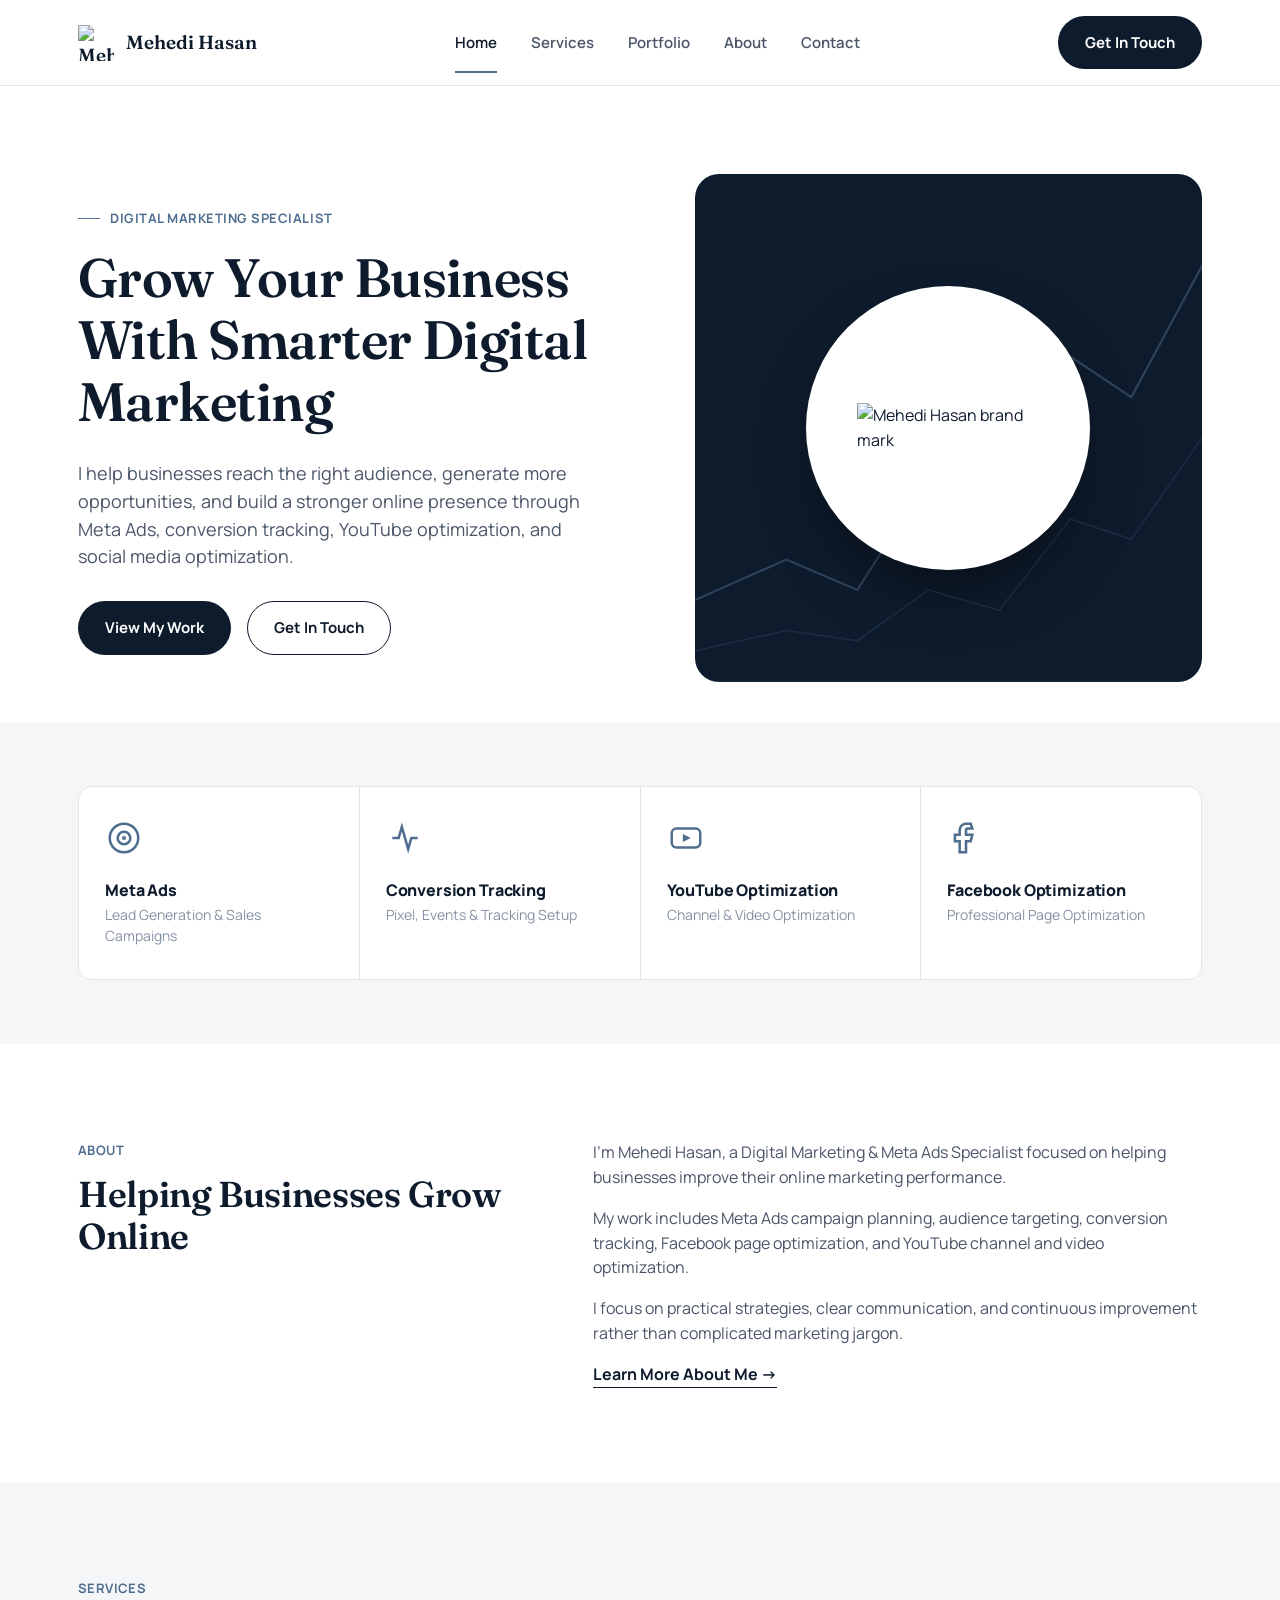
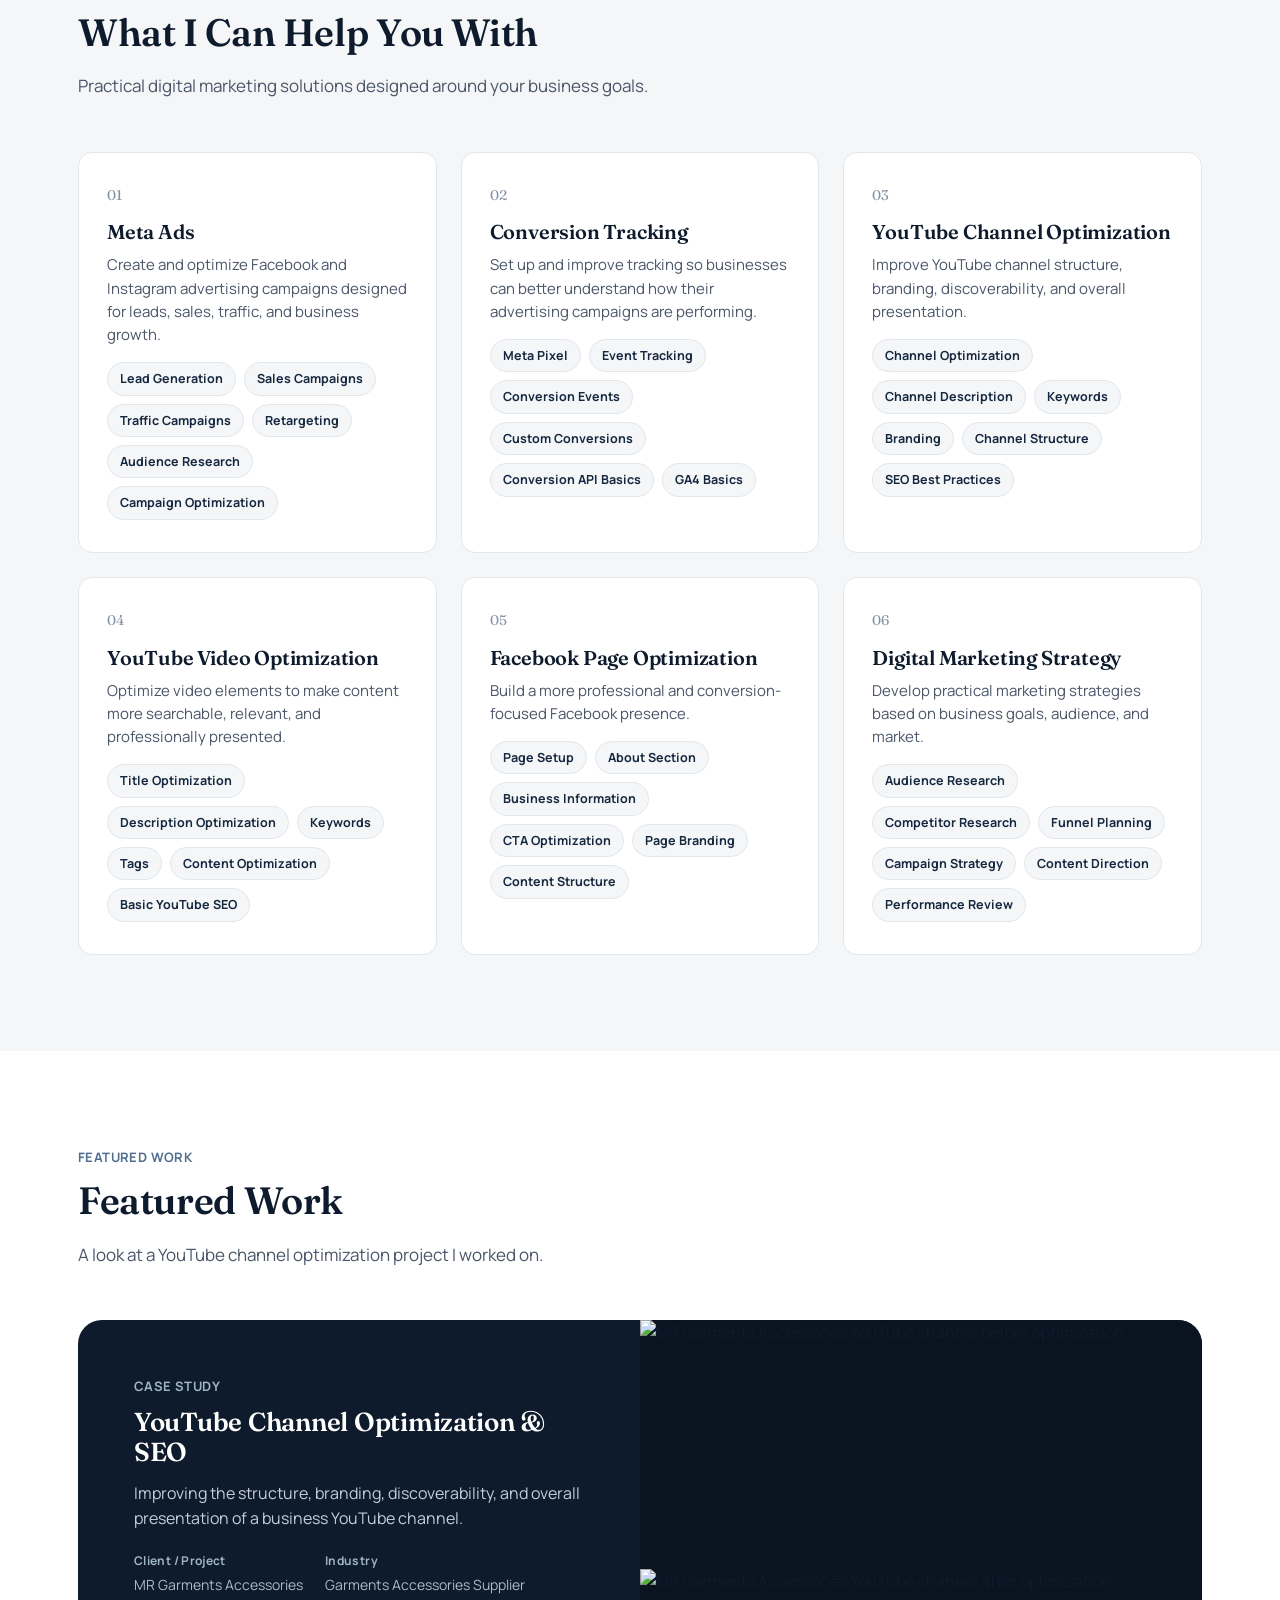
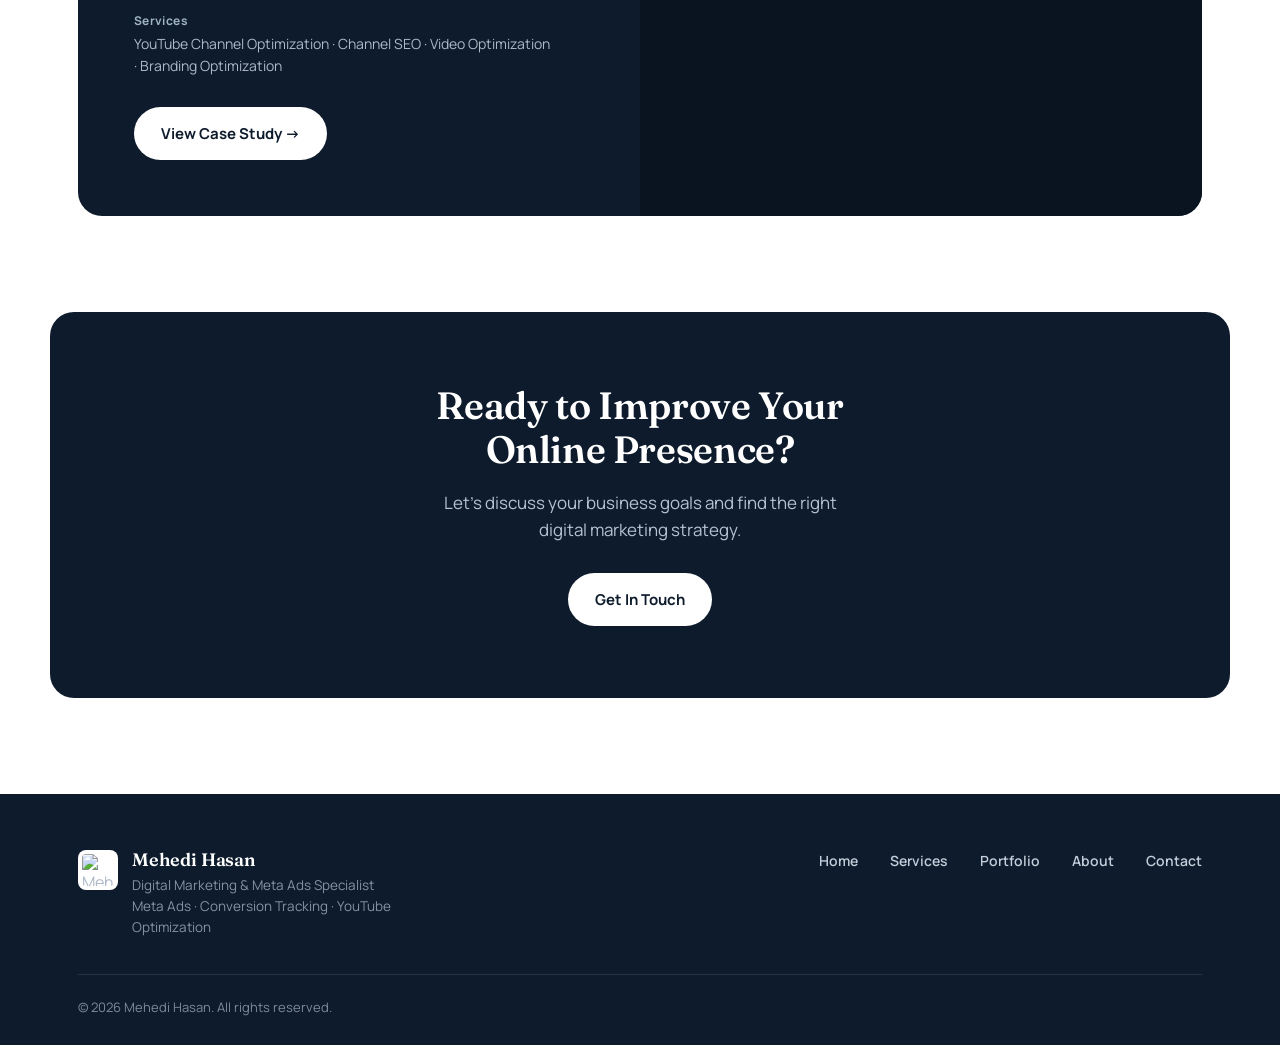
==== index.html @ 4267dc5b "Add files via upload" ====
<!DOCTYPE html>
<html lang="en">
<head>
<meta charset="UTF-8">
<meta name="viewport" content="width=device-width, initial-scale=1.0">
<title>Mehedi Hasan — Digital Marketing & Meta Ads Specialist</title>
<meta name="description" content="Mehedi Hasan is a Digital Marketing & Meta Ads Specialist helping businesses grow with Meta Ads, conversion tracking, YouTube optimization, and Facebook optimization.">
<link rel="icon" href="images/logo.png">
<link rel="stylesheet" href="styles.css">
</head>
<body>

<nav class="nav">
  <div class="nav-inner">
    <a href="index.html" class="brand"><img src="images/logo.png" alt="Mehedi Hasan logo">Mehedi Hasan</a>
    <button class="nav-toggle" aria-label="Toggle menu" onclick="document.querySelector('.nav-links').classList.toggle('open')">
      <span></span><span></span><span></span>
    </button>
    <div class="nav-links">
      <a href="index.html" class="active">Home</a>
      <a href="services.html">Services</a>
      <a href="portfolio.html">Portfolio</a>
      <a href="about.html">About</a>
      <a href="contact.html">Contact</a>
    </div>
    <div class="nav-cta">
      <a href="contact.html" class="btn btn-primary">Get In Touch</a>
    </div>
  </div>
</nav>

<!-- HERO -->
<header class="hero">
  <div class="container hero-grid">
    <div>
      <span class="eyebrow">DIGITAL MARKETING SPECIALIST</span>
      <h1>Grow Your Business With Smarter Digital Marketing</h1>
      <p class="lede">I help businesses reach the right audience, generate more opportunities, and build a stronger online presence through Meta Ads, conversion tracking, YouTube optimization, and social media optimization.</p>
      <div class="hero-actions">
        <a href="portfolio.html" class="btn btn-primary">View My Work</a>
        <a href="contact.html" class="btn btn-outline">Get In Touch</a>
      </div>
    </div>
    <div class="hero-visual">
      <svg class="grid-lines" viewBox="0 0 500 500" preserveAspectRatio="none">
        <polyline points="0,420 90,380 160,410 230,300 300,340 370,180 430,220 500,90" fill="none" stroke="#4F6E8F" stroke-width="2"/>
        <polyline points="0,470 90,450 160,460 230,410 300,430 370,340 430,360 500,260" fill="none" stroke="#28405B" stroke-width="1.5"/>
        <line x1="0" y1="500" x2="500" y2="500" stroke="#22384f" stroke-width="1"/>
      </svg>
      <div class="logo-plate"><img src="images/logo.png" alt="Mehedi Hasan brand mark"></div>
    </div>
  </div>
</header>

<!-- SERVICE STRIP -->
<section class="strip section-tight">
  <div class="container">
    <div class="strip-grid">
      <div class="strip-item">
        <svg class="strip-icon" viewBox="0 0 24 24" fill="none" stroke="currentColor" stroke-width="1.6"><circle cx="12" cy="12" r="9"/><circle cx="12" cy="12" r="4"/><circle cx="12" cy="12" r="0.5" fill="currentColor"/></svg>
        <h4>Meta Ads</h4>
        <p>Lead Generation & Sales Campaigns</p>
      </div>
      <div class="strip-item">
        <svg class="strip-icon" viewBox="0 0 24 24" fill="none" stroke="currentColor" stroke-width="1.6"><path d="M4 12h4l2-7 4 14 2-7h4"/></svg>
        <h4>Conversion Tracking</h4>
        <p>Pixel, Events & Tracking Setup</p>
      </div>
      <div class="strip-item">
        <svg class="strip-icon" viewBox="0 0 24 24" fill="none" stroke="currentColor" stroke-width="1.6"><rect x="3" y="6" width="18" height="12" rx="3"/><path d="M10 9.5l5 2.5-5 2.5z" fill="currentColor" stroke="none"/></svg>
        <h4>YouTube Optimization</h4>
        <p>Channel & Video Optimization</p>
      </div>
      <div class="strip-item">
        <svg class="strip-icon" viewBox="0 0 24 24" fill="none" stroke="currentColor" stroke-width="1.6"><path d="M15 3h-3a4 4 0 0 0-4 4v3H5v4h3v7h4v-7h3l1-4h-4V7a1 1 0 0 1 1-1h3z"/></svg>
        <h4>Facebook Optimization</h4>
        <p>Professional Page Optimization</p>
      </div>
    </div>
  </div>
</section>

<!-- ABOUT INTRO -->
<section>
  <div class="container split">
    <div>
      <span class="tag">ABOUT</span>
      <h2>Helping Businesses Grow Online</h2>
    </div>
    <div>
      <p>I'm Mehedi Hasan, a Digital Marketing & Meta Ads Specialist focused on helping businesses improve their online marketing performance.</p>
      <p>My work includes Meta Ads campaign planning, audience targeting, conversion tracking, Facebook page optimization, and YouTube channel and video optimization.</p>
      <p>I focus on practical strategies, clear communication, and continuous improvement rather than complicated marketing jargon.</p>
      <a href="about.html" class="link-arrow">Learn More About Me →</a>
    </div>
  </div>
</section>

<!-- SERVICES PREVIEW -->
<section class="strip">
  <div class="container">
    <div class="section-head">
      <span class="tag">SERVICES</span>
      <h2>What I Can Help You With</h2>
      <p>Practical digital marketing solutions designed around your business goals.</p>
    </div>
    <div class="card-grid">

      <div class="service-card">
        <span class="num">01</span>
        <h3>Meta Ads</h3>
        <p>Create and optimize Facebook and Instagram advertising campaigns designed for leads, sales, traffic, and business growth.</p>
        <div class="chip-row">
          <span class="chip">Lead Generation</span><span class="chip">Sales Campaigns</span><span class="chip">Traffic Campaigns</span><span class="chip">Retargeting</span><span class="chip">Audience Research</span><span class="chip">Campaign Optimization</span>
        </div>
      </div>

      <div class="service-card">
        <span class="num">02</span>
        <h3>Conversion Tracking</h3>
        <p>Set up and improve tracking so businesses can better understand how their advertising campaigns are performing.</p>
        <div class="chip-row">
          <span class="chip">Meta Pixel</span><span class="chip">Event Tracking</span><span class="chip">Conversion Events</span><span class="chip">Custom Conversions</span><span class="chip">Conversion API Basics</span><span class="chip">GA4 Basics</span>
        </div>
      </div>

      <div class="service-card">
        <span class="num">03</span>
        <h3>YouTube Channel Optimization</h3>
        <p>Improve YouTube channel structure, branding, discoverability, and overall presentation.</p>
        <div class="chip-row">
          <span class="chip">Channel Optimization</span><span class="chip">Channel Description</span><span class="chip">Keywords</span><span class="chip">Branding</span><span class="chip">Channel Structure</span><span class="chip">SEO Best Practices</span>
        </div>
      </div>

      <div class="service-card">
        <span class="num">04</span>
        <h3>YouTube Video Optimization</h3>
        <p>Optimize video elements to make content more searchable, relevant, and professionally presented.</p>
        <div class="chip-row">
          <span class="chip">Title Optimization</span><span class="chip">Description Optimization</span><span class="chip">Keywords</span><span class="chip">Tags</span><span class="chip">Content Optimization</span><span class="chip">Basic YouTube SEO</span>
        </div>
      </div>

      <div class="service-card">
        <span class="num">05</span>
        <h3>Facebook Page Optimization</h3>
        <p>Build a more professional and conversion-focused Facebook presence.</p>
        <div class="chip-row">
          <span class="chip">Page Setup</span><span class="chip">About Section</span><span class="chip">Business Information</span><span class="chip">CTA Optimization</span><span class="chip">Page Branding</span><span class="chip">Content Structure</span>
        </div>
      </div>

      <div class="service-card">
        <span class="num">06</span>
        <h3>Digital Marketing Strategy</h3>
        <p>Develop practical marketing strategies based on business goals, audience, and market.</p>
        <div class="chip-row">
          <span class="chip">Audience Research</span><span class="chip">Competitor Research</span><span class="chip">Funnel Planning</span><span class="chip">Campaign Strategy</span><span class="chip">Content Direction</span><span class="chip">Performance Review</span>
        </div>
      </div>

    </div>
  </div>
</section>

<!-- FEATURED PORTFOLIO -->
<section>
  <div class="container">
    <div class="section-head">
      <span class="tag">FEATURED WORK</span>
      <h2>Featured Work</h2>
      <p>A look at a YouTube channel optimization project I worked on.</p>
    </div>

    <div class="feature-card">
      <div class="feature-copy">
        <span class="tag" style="display:block;font-size:13px;font-weight:700;letter-spacing:.03em;margin-bottom:12px;">CASE STUDY</span>
        <h3 style="color:#fff;font-size:26px;">YouTube Channel Optimization & SEO</h3>
        <p>Improving the structure, branding, discoverability, and overall presentation of a business YouTube channel.</p>
        <div class="feature-meta">
          <div><strong>Client / Project</strong>MR Garments Accessories</div>
          <div><strong>Industry</strong>Garments Accessories Supplier</div>
        </div>
        <div class="feature-meta" style="margin-top:-14px;">
          <div style="max-width:420px;"><strong>Services</strong>YouTube Channel Optimization · Channel SEO · Video Optimization · Branding Optimization</div>
        </div>
        <a href="case-study.html" class="btn btn-light">View Case Study →</a>
      </div>
      <div class="feature-media">
        <div class="compare-mini">
          <img src="images/before.png" alt="MR Garments Accessories YouTube channel before optimization">
          <img src="images/after.png" alt="MR Garments Accessories YouTube channel after optimization">
        </div>
        <span class="cap before">BEFORE</span>
        <span class="cap after">AFTER</span>
      </div>
    </div>
  </div>
</section>

<!-- GLOBAL CTA -->
<div class="container cta-wrap">
  <div class="cta-band">
    <h2>Ready to Improve Your Online Presence?</h2>
    <p>Let's discuss your business goals and find the right digital marketing strategy.</p>
    <a href="contact.html" class="btn btn-light">Get In Touch</a>
  </div>
</div>

<footer>
  <div class="container">
    <div class="footer-top">
      <div class="footer-brand">
        <img src="images/logo.png" alt="Mehedi Hasan logo">
        <div>
          <h4>Mehedi Hasan</h4>
          <p>Digital Marketing & Meta Ads Specialist<br>Meta Ads · Conversion Tracking · YouTube Optimization</p>
        </div>
      </div>
      <div class="footer-nav">
        <a href="index.html">Home</a>
        <a href="services.html">Services</a>
        <a href="portfolio.html">Portfolio</a>
        <a href="about.html">About</a>
        <a href="contact.html">Contact</a>
      </div>
    </div>
    <div class="footer-bottom">
      <span>© 2026 Mehedi Hasan. All rights reserved.</span>
    </div>
  </div>
</footer>

</body>
</html>
---- styles.css ----
/* =========================================================
   Mehedi Hasan — Digital Marketing & Meta Ads Specialist
   Design system: navy / steel / paper, Fraunces + Manrope
========================================================= */

@import url('https://fonts.googleapis.com/css2?family=Fraunces:opsz,wght@9..144,400;9..144,500;9..144,600;9..144,700&family=Manrope:wght@400;500;600;700;800&display=swap');

:root{
  --ink:#0E1B2C;        /* deep navy — headings, dark panels */
  --navy:#16283F;        /* secondary navy */
  --steel:#4F6E8F;       /* metallic steel-blue accent */
  --steel-light:#9FB4C7; /* light steel for lines/hover */
  --gold:#B8A26B;        /* subtle metallic gold hairline */
  --paper:#FFFFFF;
  --mist:#F4F6F8;        /* light gray secondary bg */
  --line:#E2E7EC;
  --ink-soft:#4A5568;    /* body text on white */
  --ink-faint:#8592A3;

  --serif: 'Fraunces', Georgia, serif;
  --sans: 'Manrope', -apple-system, BlinkMacSystemFont, 'Segoe UI', sans-serif;

  --max: 1180px;
  --radius: 14px;
  --radius-sm: 8px;
}

*{box-sizing:border-box;}
html{scroll-behavior:smooth;}
body{
  margin:0;
  font-family:var(--sans);
  color:var(--ink);
  background:var(--paper);
  -webkit-font-smoothing:antialiased;
  line-height:1.55;
}
img{max-width:100%;display:block;}
a{color:inherit;text-decoration:none;}
h1,h2,h3,h4{
  font-family:var(--serif);
  font-weight:600;
  line-height:1.15;
  margin:0 0 .5em;
  letter-spacing:-0.01em;
}
p{margin:0 0 1em;color:var(--ink-soft);}
.container{max-width:var(--max);margin:0 auto;padding:0 28px;}
section{padding:96px 0;}
.section-tight{padding:64px 0;}
@media(max-width:720px){
  section{padding:64px 0;}
}

/* ---------- buttons ---------- */
.btn{
  display:inline-flex;align-items:center;gap:8px;
  padding:14px 26px;
  border-radius:100px;
  font-family:var(--sans);
  font-weight:700;
  font-size:15px;
  border:1.5px solid transparent;
  cursor:pointer;
  transition:transform .18s ease, background .18s ease, color .18s ease, border-color .18s ease;
}
.btn:hover{transform:translateY(-2px);}
.btn-primary{background:var(--ink);color:var(--paper);}
.btn-primary:hover{background:var(--navy);}
.btn-outline{background:transparent;color:var(--ink);border-color:var(--ink);}
.btn-outline:hover{background:var(--ink);color:var(--paper);}
.btn-light{background:var(--paper);color:var(--ink);}
.btn-light:hover{background:var(--mist);}
.btn-ghost{background:transparent;color:var(--paper);border-color:rgba(255,255,255,.4);}
.btn-ghost:hover{border-color:#fff;background:rgba(255,255,255,.08);}

/* ---------- nav ---------- */
.nav{
  position:sticky;top:0;z-index:50;
  background:rgba(255,255,255,.86);
  backdrop-filter:blur(10px);
  border-bottom:1px solid var(--line);
}
.nav-inner{
  max-width:var(--max);margin:0 auto;padding:16px 28px;
  display:flex;align-items:center;justify-content:space-between;gap:24px;
}
.brand{display:flex;align-items:center;gap:12px;font-family:var(--serif);font-weight:600;font-size:19px;color:var(--ink);}
.brand img{width:36px;height:36px;object-fit:contain;}
.nav-links{display:flex;align-items:center;gap:34px;}
.nav-links a{font-size:15px;font-weight:600;color:var(--ink-soft);transition:color .15s ease;position:relative;}
.nav-links a:hover,.nav-links a.active{color:var(--ink);}
.nav-links a.active::after{
  content:'';position:absolute;left:0;right:0;bottom:-19px;height:2px;background:var(--steel);
}
.nav-cta{display:flex;align-items:center;gap:16px;}
.nav-toggle{display:none;background:none;border:none;cursor:pointer;}
.nav-toggle span{display:block;width:24px;height:2px;background:var(--ink);margin:5px 0;}

@media(max-width:900px){
  .nav-links{
    position:fixed;top:69px;left:0;right:0;bottom:0;
    background:var(--paper);
    flex-direction:column;align-items:flex-start;gap:0;
    padding:12px 28px 28px;
    transform:translateY(-8px);
    opacity:0;pointer-events:none;
    transition:opacity .2s ease, transform .2s ease;
  }
  .nav-links.open{opacity:1;pointer-events:auto;transform:translateY(0);}
  .nav-links a{width:100%;padding:14px 0;border-bottom:1px solid var(--line);}
  .nav-links a.active::after{display:none;}
  .nav-links a.active{color:var(--steel);}
  .nav-toggle{display:block;}
  .nav-cta .btn-primary{padding:10px 18px;font-size:14px;}
}

/* ---------- hero ---------- */
.hero{padding:88px 0 40px;}
.hero-grid{display:grid;grid-template-columns:1.05fr .95fr;gap:56px;align-items:center;}
.eyebrow{
  display:inline-flex;align-items:center;gap:10px;
  font-size:13px;font-weight:700;letter-spacing:.04em;color:var(--steel);
  margin-bottom:18px;
}
.eyebrow::before{content:'';width:22px;height:1.5px;background:var(--steel);display:inline-block;}
.hero h1{font-size:clamp(34px,4.6vw,54px);color:var(--ink);max-width:15ch;}
.hero .lede{font-size:18px;max-width:46ch;color:var(--ink-soft);}
.hero-actions{display:flex;gap:16px;margin-top:30px;flex-wrap:wrap;}

.hero-visual{
  position:relative;background:var(--ink);border-radius:24px;
  aspect-ratio:1/1;display:flex;align-items:center;justify-content:center;
  overflow:hidden;
}
.hero-visual svg.grid-lines{position:absolute;inset:0;width:100%;height:100%;opacity:.5;}
.hero-visual .logo-plate{
  position:relative;z-index:2;background:var(--paper);
  width:56%;aspect-ratio:1/1;border-radius:50%;
  display:flex;align-items:center;justify-content:center;
  box-shadow:0 30px 60px -20px rgba(0,0,0,.55);
}
.hero-visual .logo-plate img{width:64%;}
@media(max-width:900px){
  .hero-grid{grid-template-columns:1fr;}
  .hero-visual{aspect-ratio:4/3;max-width:420px;margin:0 auto;}
}

/* ---------- service strip ---------- */
.strip{background:var(--mist);}
.strip-grid{display:grid;grid-template-columns:repeat(4,1fr);gap:1px;background:var(--line);border:1px solid var(--line);border-radius:var(--radius);overflow:hidden;}
.strip-item{background:var(--paper);padding:32px 26px;}
.strip-icon{width:38px;height:38px;margin-bottom:18px;color:var(--steel);}
.strip-item h4{font-family:var(--sans);font-size:16px;font-weight:800;margin-bottom:4px;color:var(--ink);}
.strip-item p{font-size:14px;margin:0;color:var(--ink-faint);}
@media(max-width:900px){.strip-grid{grid-template-columns:1fr 1fr;}}
@media(max-width:560px){.strip-grid{grid-template-columns:1fr;}}

/* ---------- two column intro ---------- */
.split{display:grid;grid-template-columns:.85fr 1.15fr;gap:64px;align-items:start;}
.split .tag{font-size:13px;font-weight:700;color:var(--steel);letter-spacing:.03em;margin-bottom:14px;display:block;}
.split h2{font-size:clamp(26px,3vw,36px);color:var(--ink);}
@media(max-width:820px){.split{grid-template-columns:1fr;gap:28px;}}

/* ---------- section heading ---------- */
.section-head{max-width:640px;margin:0 0 52px;}
.section-head .tag{font-size:13px;font-weight:700;color:var(--steel);letter-spacing:.03em;display:block;margin-bottom:12px;}
.section-head h2{font-size:clamp(26px,3.2vw,38px);color:var(--ink);}
.section-head p{font-size:17px;}
.section-head.center{margin-left:auto;margin-right:auto;text-align:center;}

/* ---------- cards ---------- */
.card-grid{display:grid;grid-template-columns:repeat(3,1fr);gap:24px;}
@media(max-width:980px){.card-grid{grid-template-columns:1fr 1fr;}}
@media(max-width:640px){.card-grid{grid-template-columns:1fr;}}

.service-card{
  background:var(--paper);border:1px solid var(--line);border-radius:var(--radius);
  padding:32px 28px;transition:border-color .2s ease, box-shadow .2s ease, transform .2s ease;
}
.service-card:hover{border-color:var(--steel-light);box-shadow:0 18px 40px -24px rgba(14,27,44,.35);transform:translateY(-3px);}
.service-card .num{font-family:var(--serif);font-size:14px;color:var(--ink-faint);margin-bottom:14px;display:block;}
.service-card h3{font-size:20px;color:var(--ink);}
.service-card p{font-size:15px;}
.chip-row{display:flex;flex-wrap:wrap;gap:8px;margin-top:16px;}
.chip{
  font-size:12.5px;font-weight:700;padding:6px 12px;border-radius:100px;
  background:var(--mist);color:var(--navy);border:1px solid var(--line);
}

/* ---------- featured project ---------- */
.feature-card{
  background:var(--ink);border-radius:24px;overflow:hidden;
  display:grid;grid-template-columns:1fr 1fr;
}
.feature-copy{padding:56px;color:var(--paper);}
.feature-copy p{color:#C4CEDA;}
.feature-copy .tag{color:var(--steel-light);}
.feature-meta{display:flex;flex-wrap:wrap;gap:10px 22px;margin:22px 0 30px;font-size:14px;color:#AEB9C7;}
.feature-meta strong{color:#fff;font-weight:700;display:block;font-size:12px;letter-spacing:.03em;color:var(--steel-light);margin-bottom:3px;}
.feature-media{position:relative;background:#0A1420;}
.compare-mini{height:100%;display:grid;grid-template-rows:1fr 1fr;gap:2px;}
.compare-mini img{width:100%;height:100%;object-fit:cover;}
.compare-mini .cap{
  position:absolute;font-size:11px;font-weight:700;letter-spacing:.04em;
  padding:5px 10px;border-radius:6px;background:rgba(14,27,44,.85);color:#fff;
}
.compare-mini .cap.before{top:14px;left:14px;}
.compare-mini .cap.after{bottom:14px;left:14px;}
@media(max-width:900px){
  .feature-card{grid-template-columns:1fr;}
  .feature-copy{padding:40px 28px;}
  .feature-media{min-height:280px;}
}

/* ---------- process steps ---------- */
.process{display:grid;grid-template-columns:repeat(4,1fr);gap:28px;}
.process.steps-5{grid-template-columns:repeat(5,1fr);}
.process-step{border-top:2px solid var(--ink);padding-top:20px;}
.process-step .num{font-family:var(--serif);font-size:22px;color:var(--steel);display:block;margin-bottom:10px;}
.process-step h4{font-family:var(--sans);font-size:16px;font-weight:800;color:var(--ink);margin-bottom:6px;}
.process-step p{font-size:14.5px;margin:0;}
@media(max-width:980px){.process{grid-template-columns:1fr 1fr;} .process.steps-5{grid-template-columns:1fr 1fr;}}
@media(max-width:560px){.process{grid-template-columns:1fr;} .process.steps-5{grid-template-columns:1fr;}}

/* ---------- why cards ---------- */
.why-grid{display:grid;grid-template-columns:repeat(4,1fr);gap:24px;}
.why-card{background:var(--mist);border-radius:var(--radius);padding:28px 24px;}
.why-card h4{font-size:17px;color:var(--ink);margin-bottom:6px;font-family:var(--sans);font-weight:800;}
.why-card p{font-size:14.5px;margin:0;}
@media(max-width:980px){.why-grid{grid-template-columns:1fr 1fr;}}
@media(max-width:560px){.why-grid{grid-template-columns:1fr;}}

/* ---------- CTA band ---------- */
.cta-band{background:var(--ink);color:var(--paper);text-align:center;border-radius:24px;padding:72px 40px;}
.cta-band h2{color:#fff;font-size:clamp(26px,3.4vw,38px);max-width:20ch;margin-left:auto;margin-right:auto;}
.cta-band p{color:#B7C2D0;max-width:44ch;margin:0 auto 30px;font-size:17px;}
.cta-wrap{padding:0 0 96px;}
@media(max-width:720px){.cta-band{padding:52px 24px;border-radius:18px;}}

/* ---------- footer ---------- */
footer{background:var(--ink);color:#AEB9C7;padding:56px 0 28px;}
.footer-top{display:flex;justify-content:space-between;gap:40px;flex-wrap:wrap;padding-bottom:36px;border-bottom:1px solid rgba(255,255,255,.1);}
.footer-brand{display:flex;gap:14px;align-items:flex-start;max-width:340px;}
.footer-brand img{width:40px;height:40px;object-fit:contain;background:#fff;border-radius:8px;padding:4px;}
.footer-brand h4{color:#fff;font-family:var(--serif);font-size:18px;margin:0 0 4px;}
.footer-brand p{margin:0;font-size:13.5px;color:#8592A3;}
.footer-nav{display:flex;gap:32px;flex-wrap:wrap;}
.footer-nav a{font-size:14px;font-weight:600;color:#C4CEDA;}
.footer-nav a:hover{color:#fff;}
.footer-bottom{padding-top:22px;font-size:13px;color:#7C8A9B;display:flex;justify-content:space-between;flex-wrap:wrap;gap:10px;}
@media(max-width:560px){.footer-top{flex-direction:column;}}

/* ---------- page hero (inner pages) ---------- */
.page-hero{padding:64px 0 20px;}
.page-hero .tag{font-size:13px;font-weight:700;color:var(--steel);letter-spacing:.03em;display:block;margin-bottom:14px;}
.page-hero h1{font-size:clamp(32px,4.4vw,48px);max-width:18ch;color:var(--ink);}
.page-hero p{font-size:17.5px;max-width:52ch;}

/* ---------- skills ---------- */
.skill-groups{display:grid;grid-template-columns:repeat(2,1fr);gap:36px 48px;}
.skill-group h4{font-size:15px;font-family:var(--sans);font-weight:800;color:var(--ink);margin-bottom:14px;padding-bottom:12px;border-bottom:1px solid var(--line);}
.skill-tags{display:flex;flex-wrap:wrap;gap:9px;}
@media(max-width:700px){.skill-groups{grid-template-columns:1fr;}}

/* ---------- contact ---------- */
.contact-grid{display:grid;grid-template-columns:.9fr 1.1fr;gap:56px;}
.contact-info{display:flex;flex-direction:column;gap:22px;}
.contact-item{padding:20px 22px;background:var(--mist);border-radius:var(--radius-sm);}
.contact-item .label{font-size:12.5px;font-weight:700;letter-spacing:.03em;color:var(--steel);display:block;margin-bottom:4px;}
.contact-item .value{font-size:16px;font-weight:700;color:var(--ink);}
.form-grid{display:grid;grid-template-columns:1fr 1fr;gap:18px;}
.form-grid .full{grid-column:1/-1;}
.field label{display:block;font-size:13.5px;font-weight:700;color:var(--ink);margin-bottom:8px;}
.field input,.field select,.field textarea{
  width:100%;padding:13px 15px;border:1.5px solid var(--line);border-radius:10px;
  font-family:var(--sans);font-size:15px;color:var(--ink);background:var(--paper);
  transition:border-color .15s ease;
}
.field input:focus,.field select:focus,.field textarea:focus{outline:none;border-color:var(--steel);}
.field textarea{resize:vertical;min-height:120px;}
@media(max-width:820px){.contact-grid{grid-template-columns:1fr;} .form-grid{grid-template-columns:1fr;}}

/* ---------- portfolio / case study ---------- */
.cs-obj-grid{display:grid;grid-template-columns:1fr 1fr;gap:56px;align-items:center;}
.cs-facts{display:grid;gap:18px;}
.cs-fact{border-left:2px solid var(--steel);padding-left:16px;}
.cs-fact .label{font-size:12.5px;font-weight:700;color:var(--ink-faint);letter-spacing:.03em;display:block;}
.cs-fact .value{font-size:16px;font-weight:700;color:var(--ink);}
@media(max-width:820px){.cs-obj-grid{grid-template-columns:1fr;gap:28px;}}

.evidence{background:var(--mist);border-radius:20px;padding:28px;}
.evidence img{border-radius:12px;border:1px solid var(--line);}
.evidence .caption{font-size:14px;color:var(--ink-faint);margin:16px 2px 0;}
.evidence-row{display:grid;grid-template-columns:1fr;gap:20px;}

.honest-note{
  border:1.5px dashed var(--steel-light);border-radius:14px;padding:22px 26px;
  font-size:15px;color:var(--ink-soft);background:var(--mist);
}
.honest-note strong{color:var(--ink);}

.link-arrow{font-weight:700;color:var(--ink);border-bottom:1.5px solid var(--ink);padding-bottom:2px;}
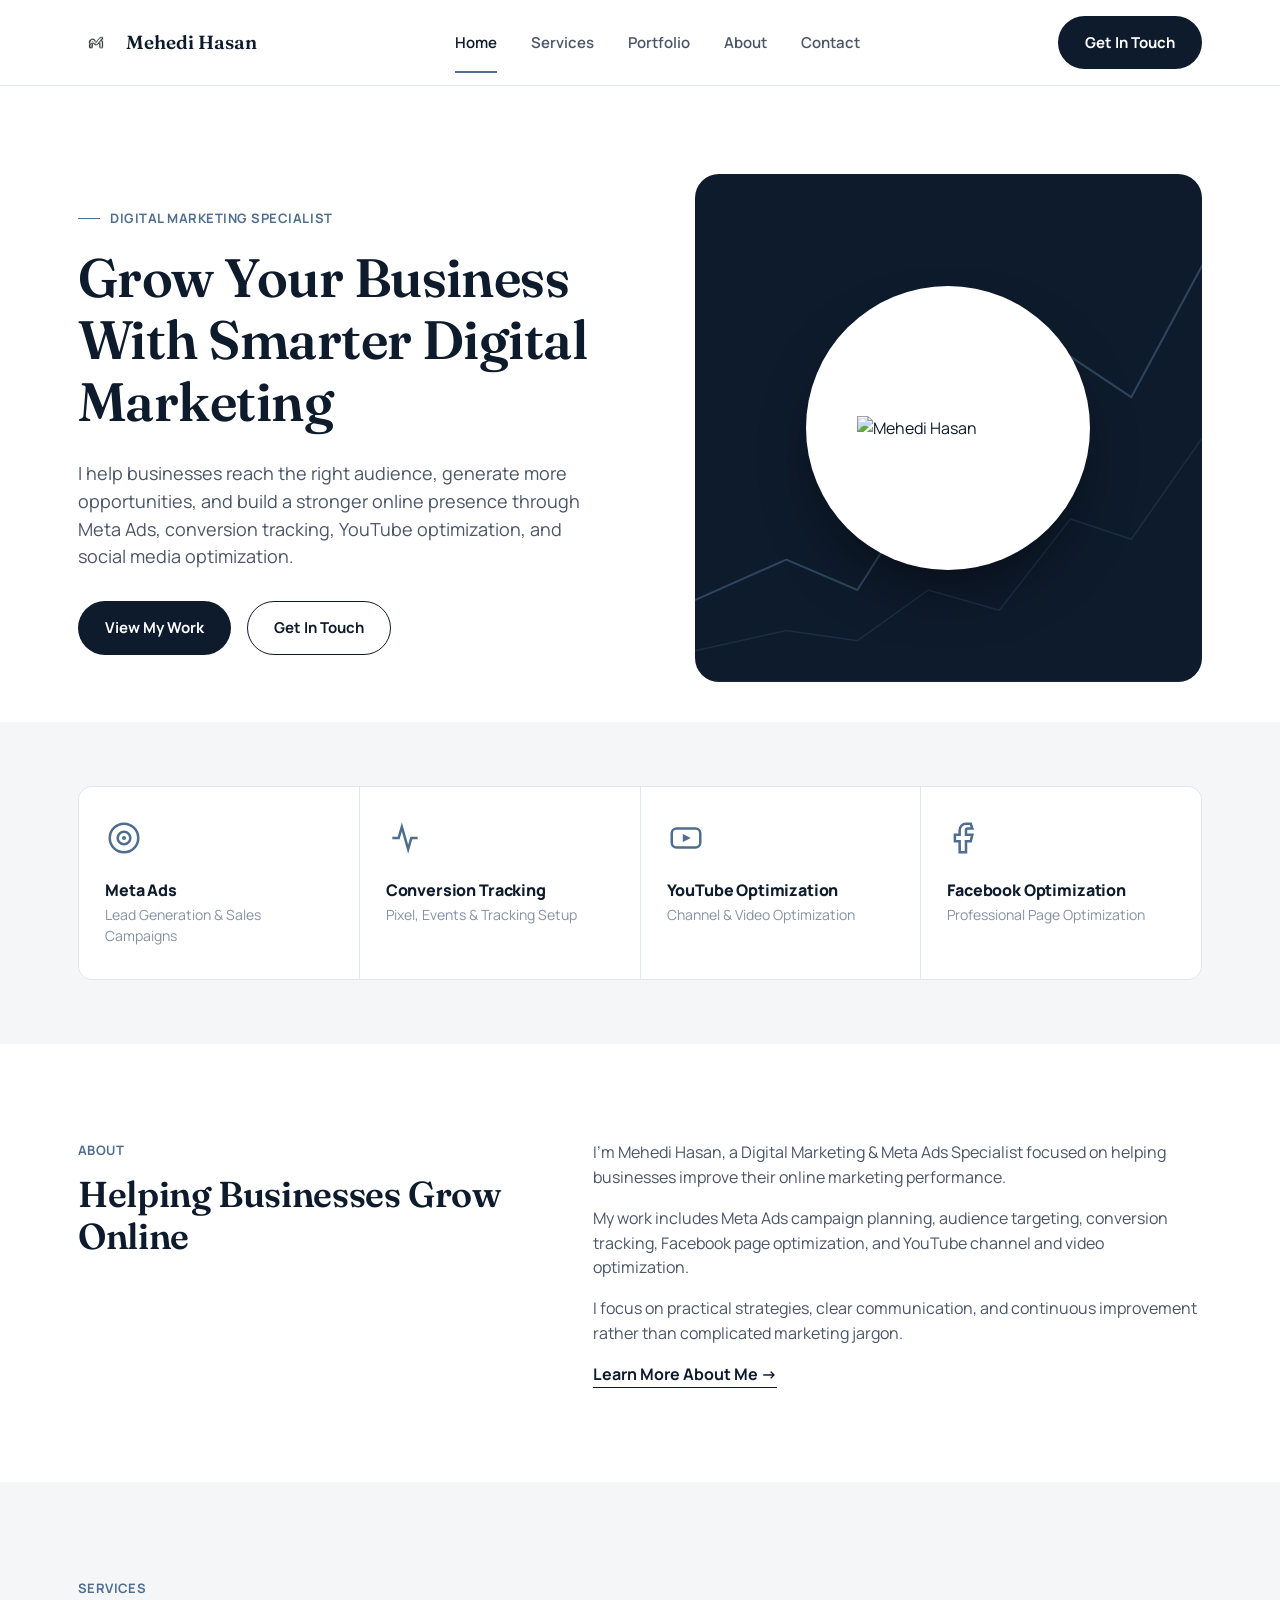
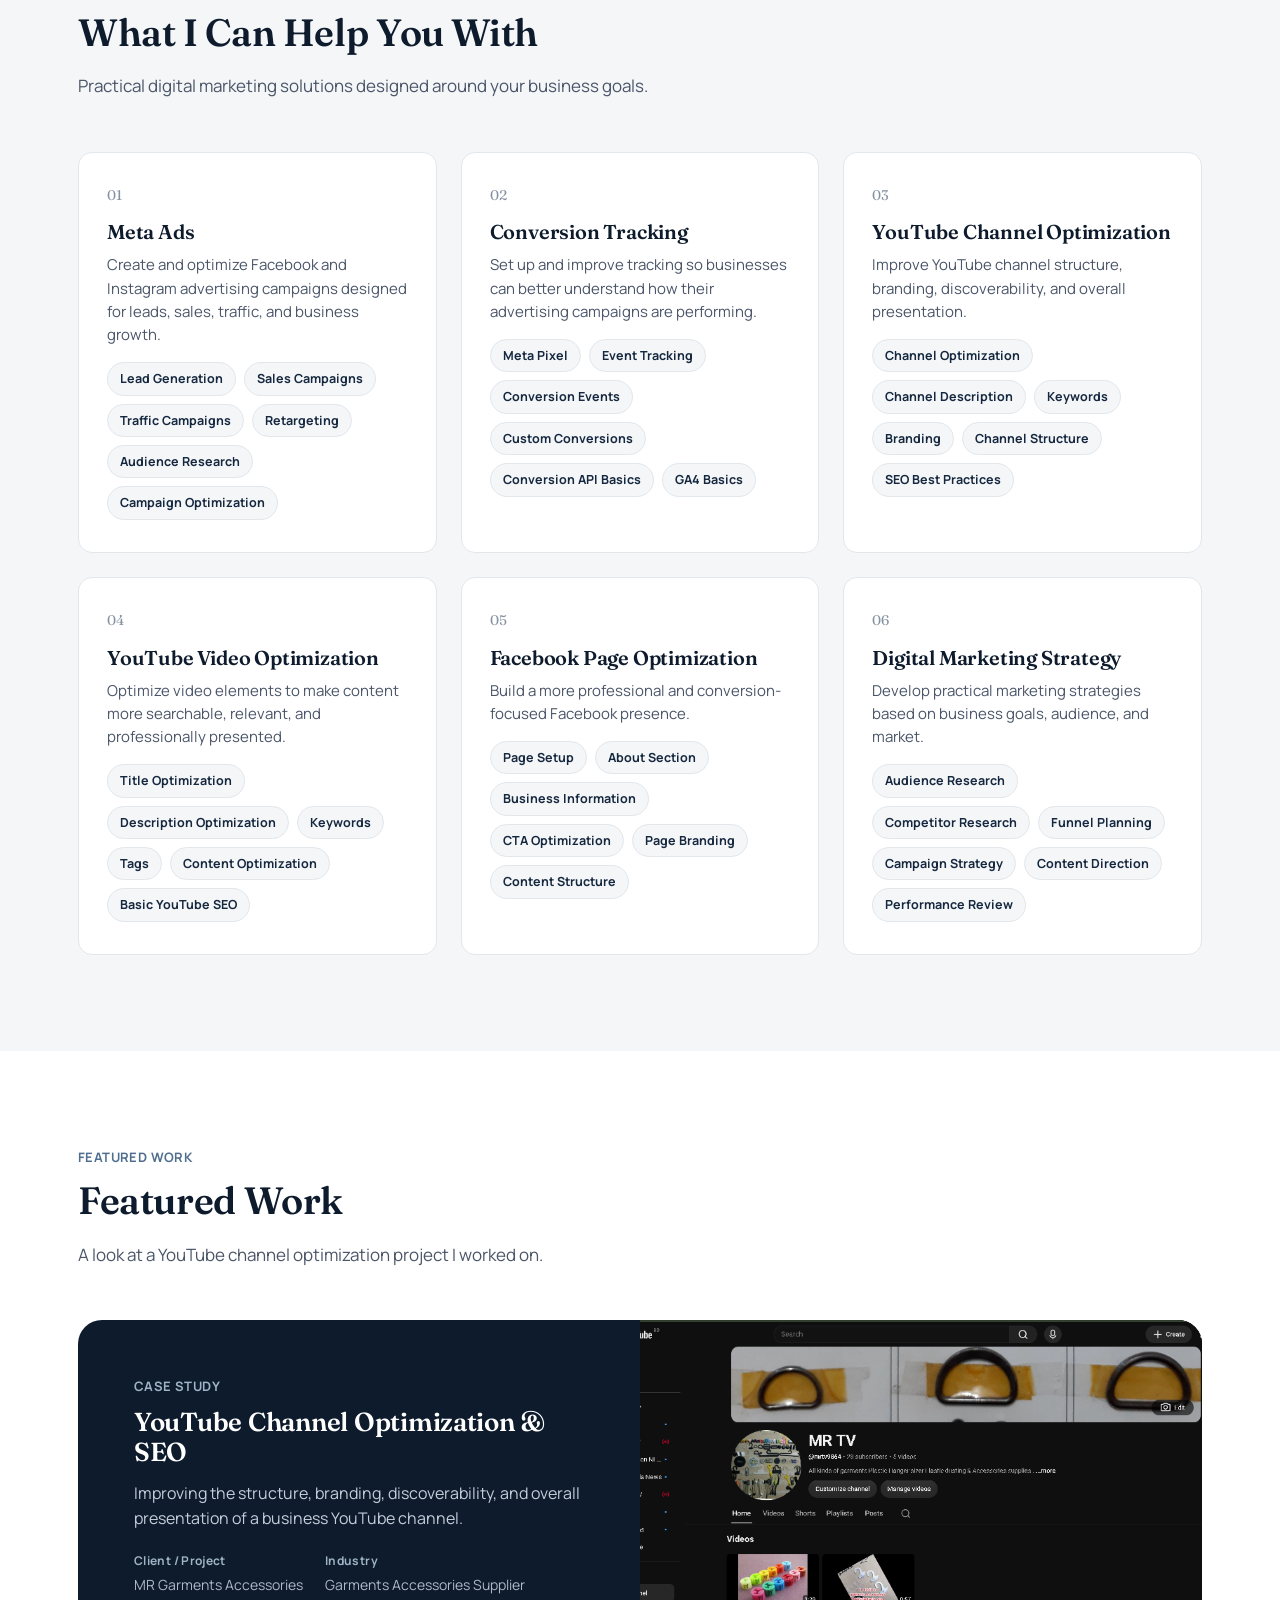
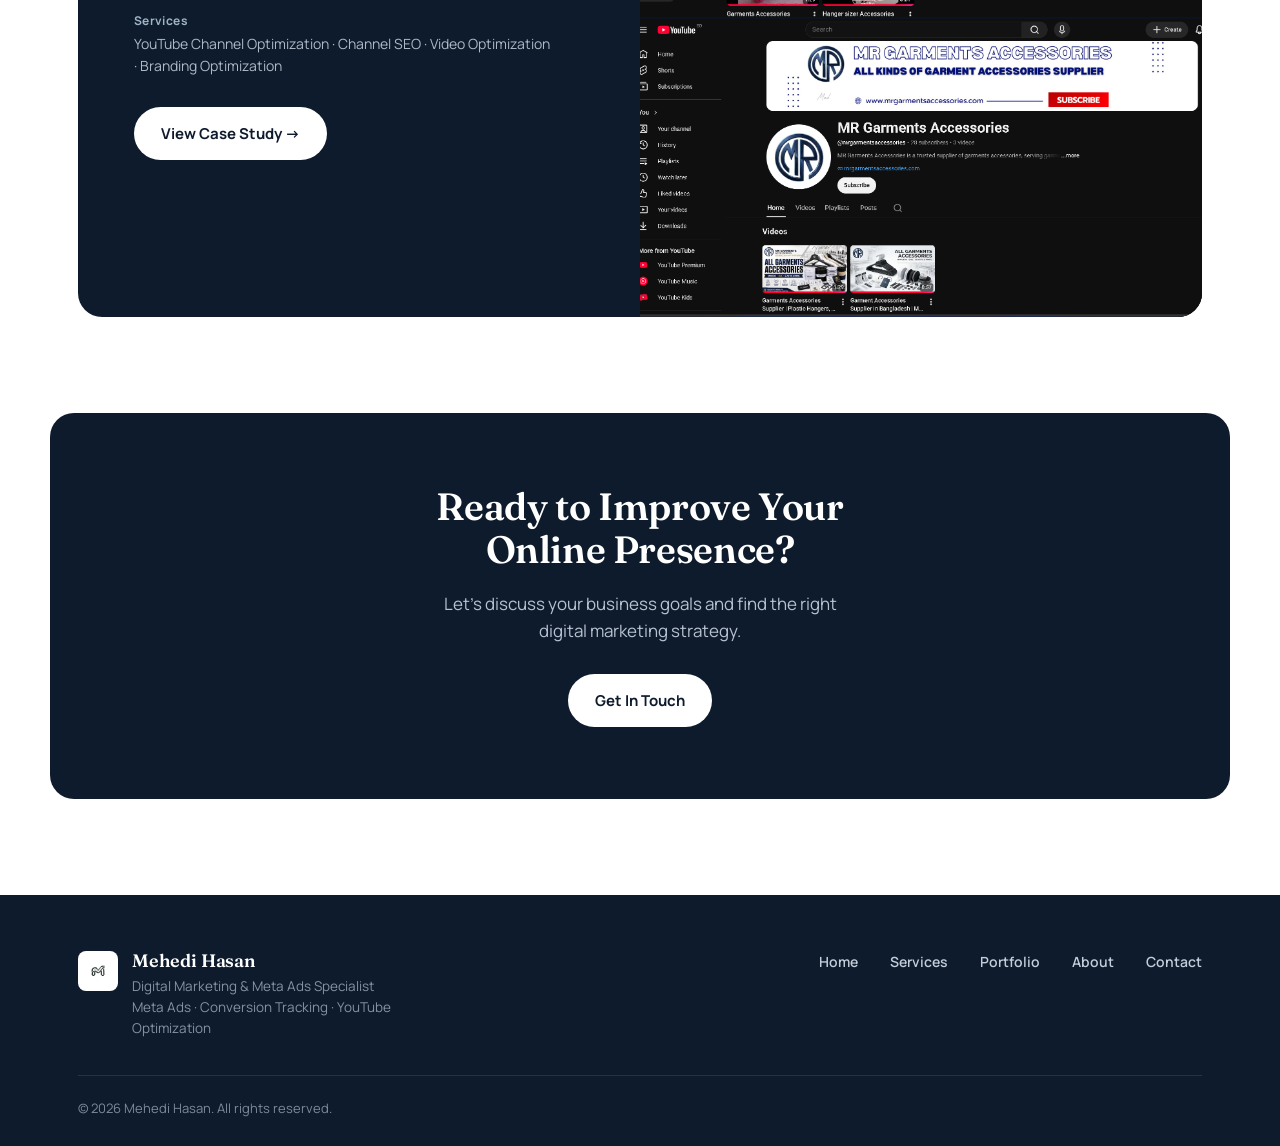
==== commit 5c19596b: "Update index.html" ====
--- a/index.html
+++ b/index.html
@@ -47,7 +47,7 @@
         <polyline points="0,470 90,450 160,460 230,410 300,430 370,340 430,360 500,260" fill="none" stroke="#28405B" stroke-width="1.5"/>
         <line x1="0" y1="500" x2="500" y2="500" stroke="#22384f" stroke-width="1"/>
       </svg>
-      <div class="logo-plate"><img src="images/logo.png" alt="Mehedi Hasan brand mark"></div>
+      <div class="logo-plate"><img src="images/mehedi-profile.jpg" alt="Mehedi Hasan"></div>
     </div>
   </div>
 </header>
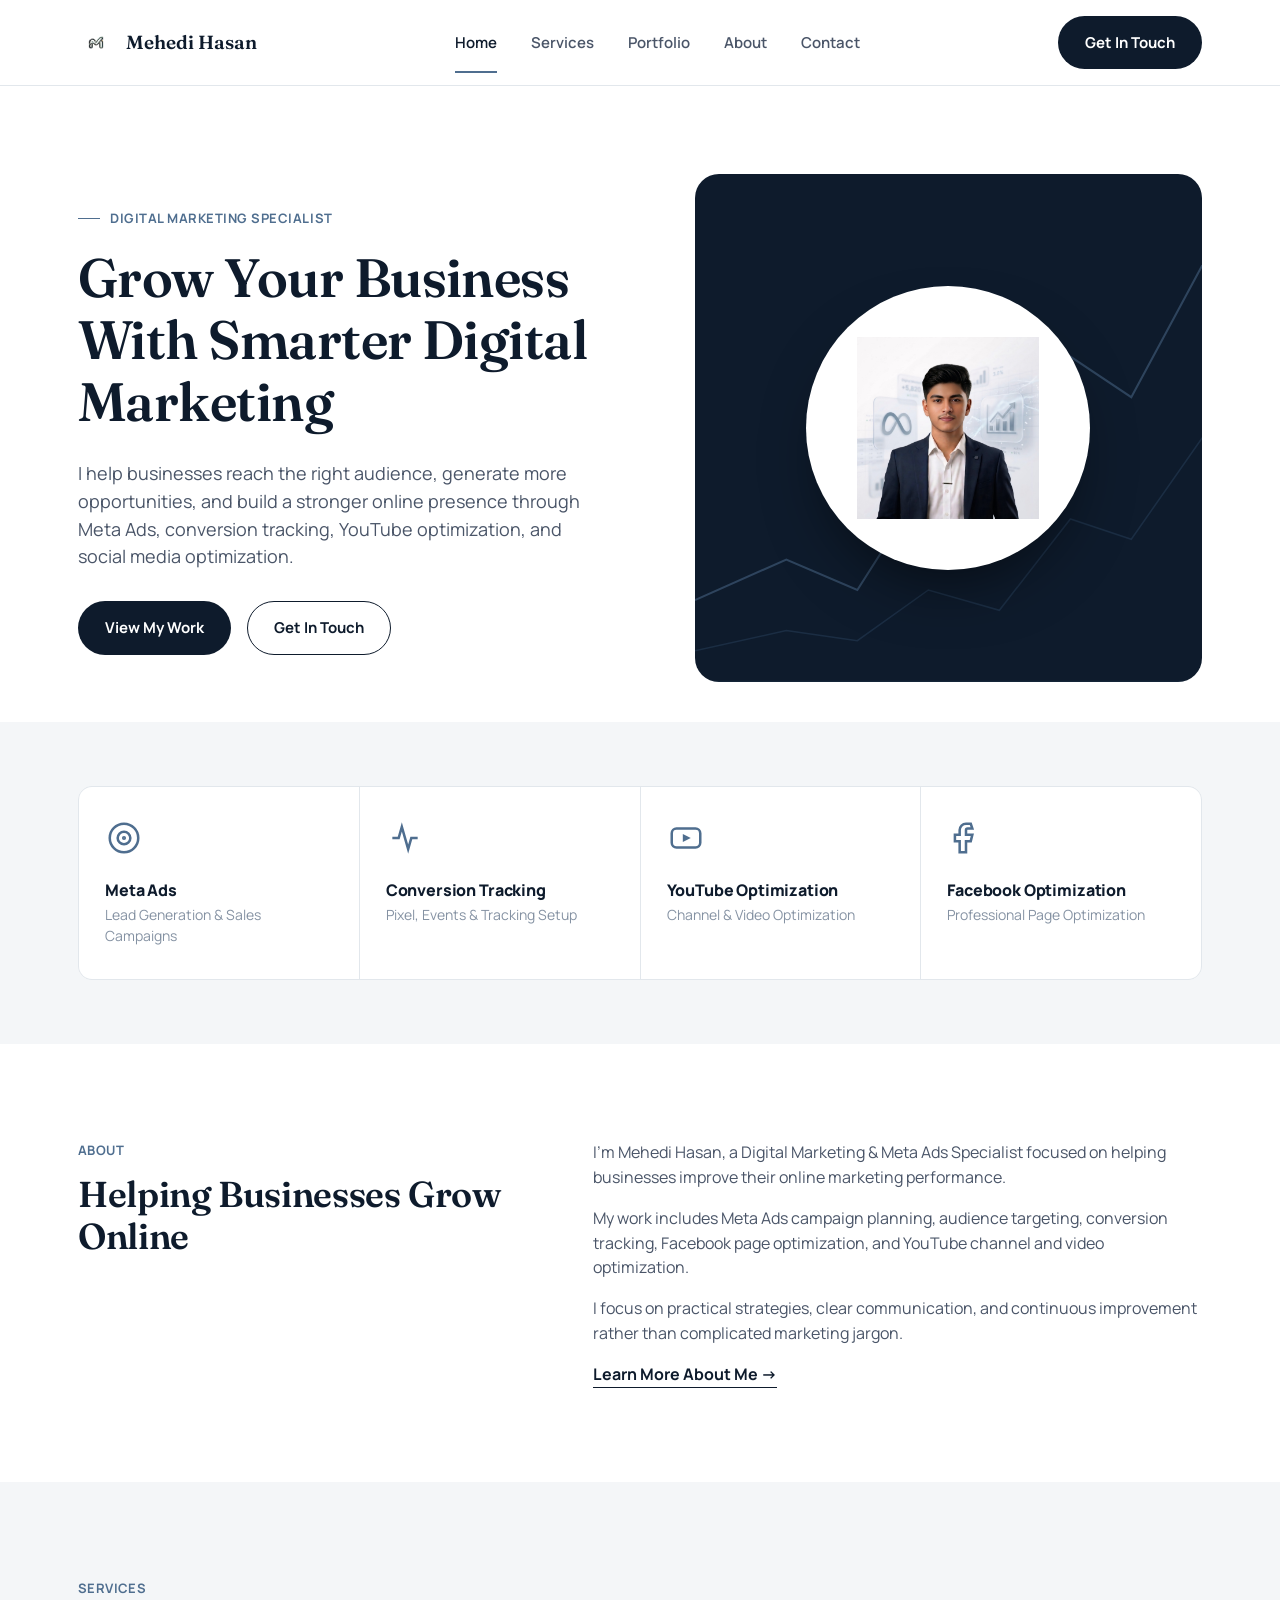
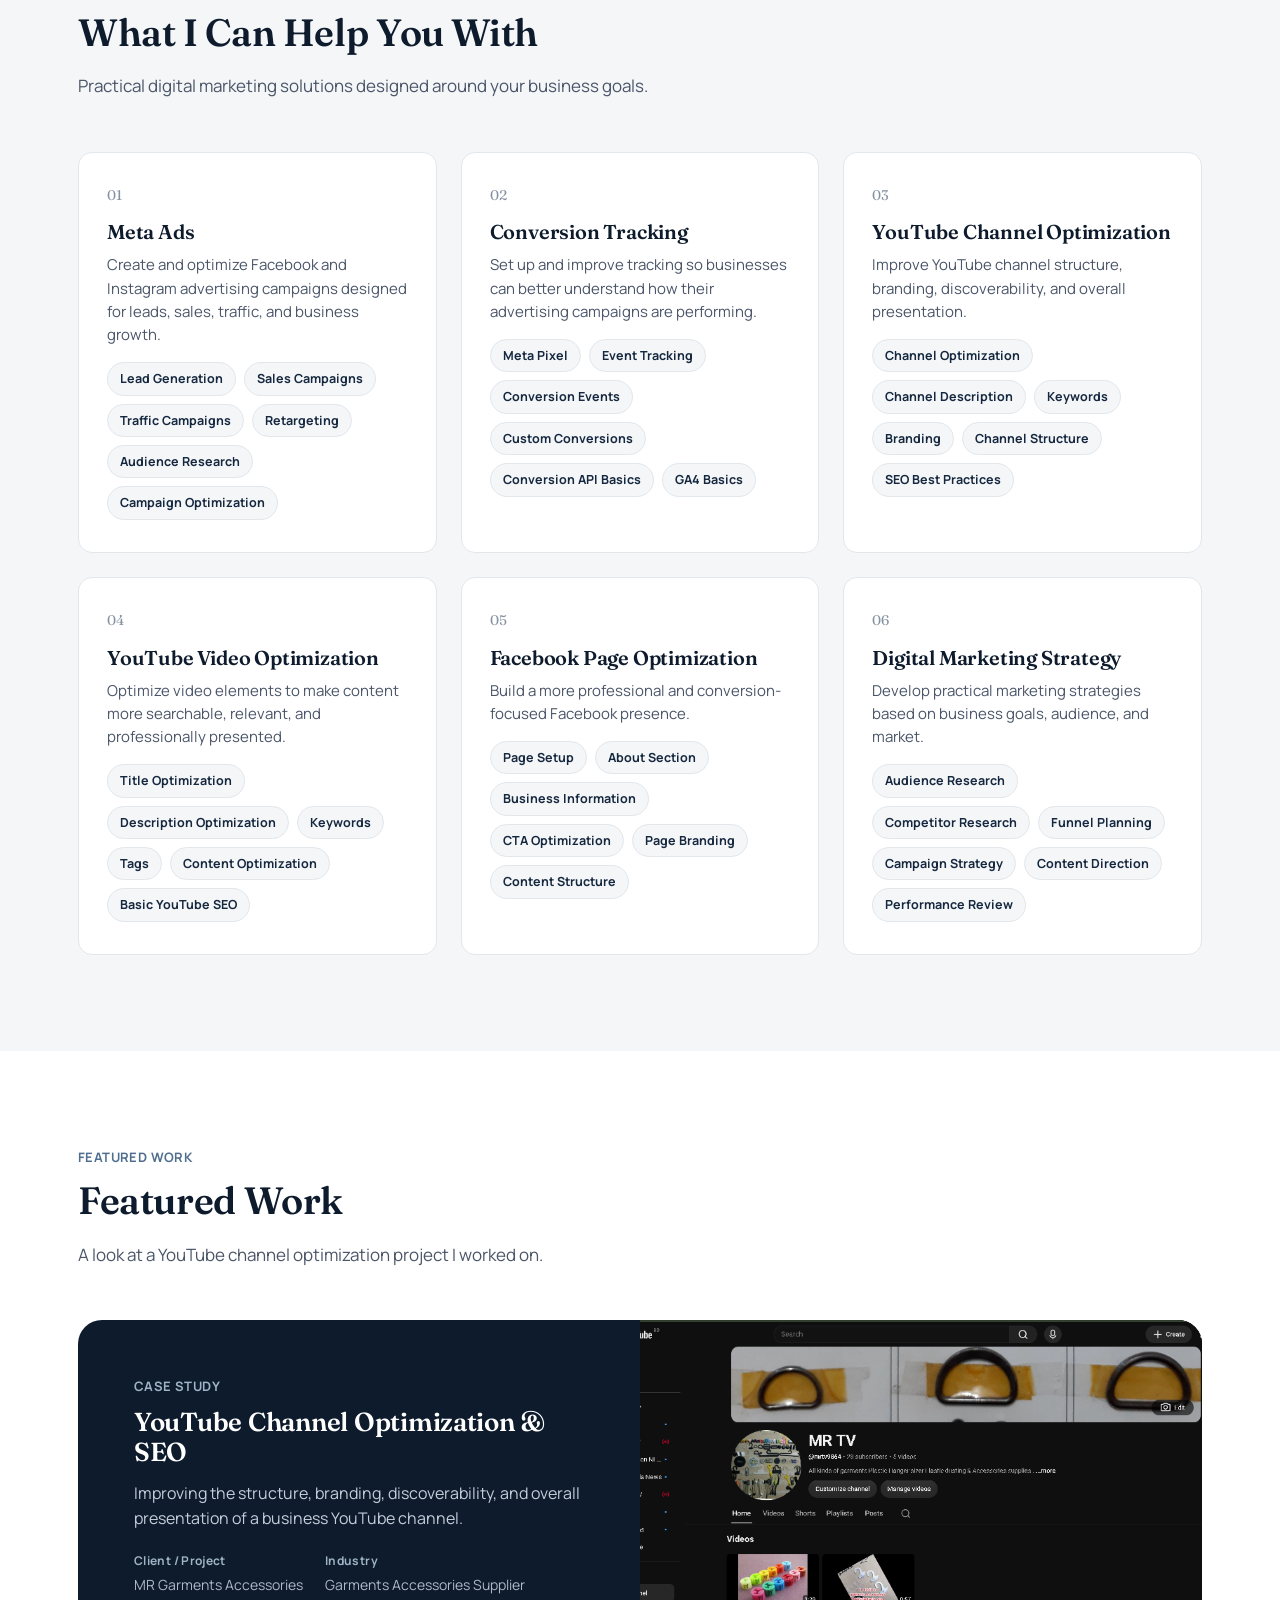
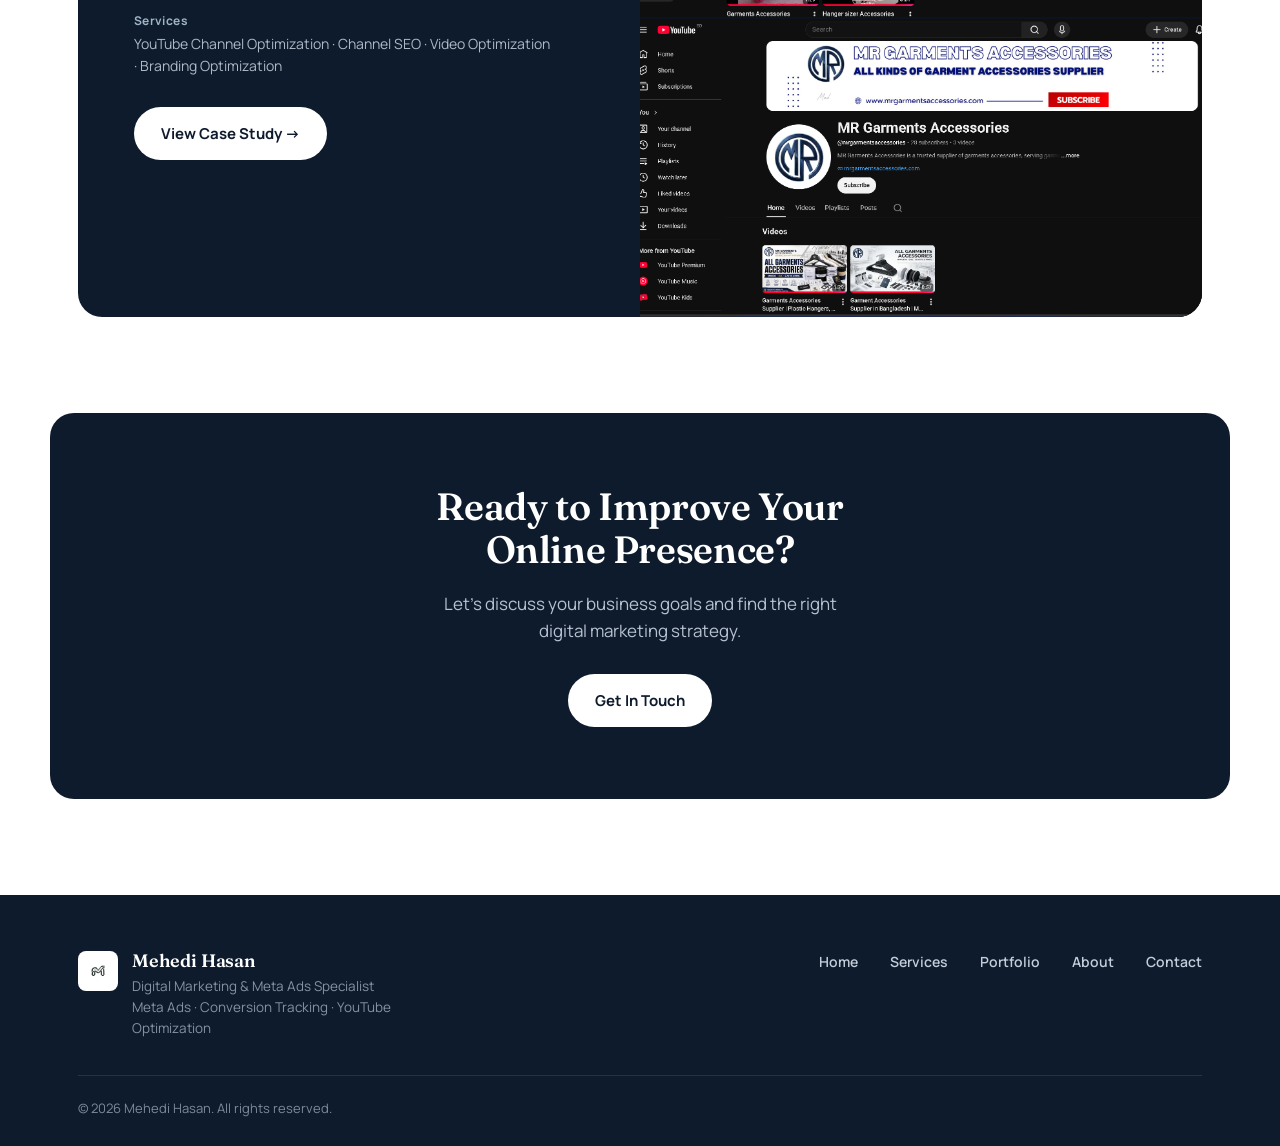
==== commit ac20b8ce: "Update index.html" ====
--- a/index.html
+++ b/index.html
@@ -47,7 +47,7 @@
         <polyline points="0,470 90,450 160,460 230,410 300,430 370,340 430,360 500,260" fill="none" stroke="#28405B" stroke-width="1.5"/>
         <line x1="0" y1="500" x2="500" y2="500" stroke="#22384f" stroke-width="1"/>
       </svg>
-      <div class="logo-plate"><img src="images/mehedi-profile.jpg" alt="Mehedi Hasan"></div>
+      <div class="logo-plate"><img src="images/Meta Mehedi Pic.jpeg" alt="Mehedi Hasan"></div>
     </div>
   </div>
 </header>
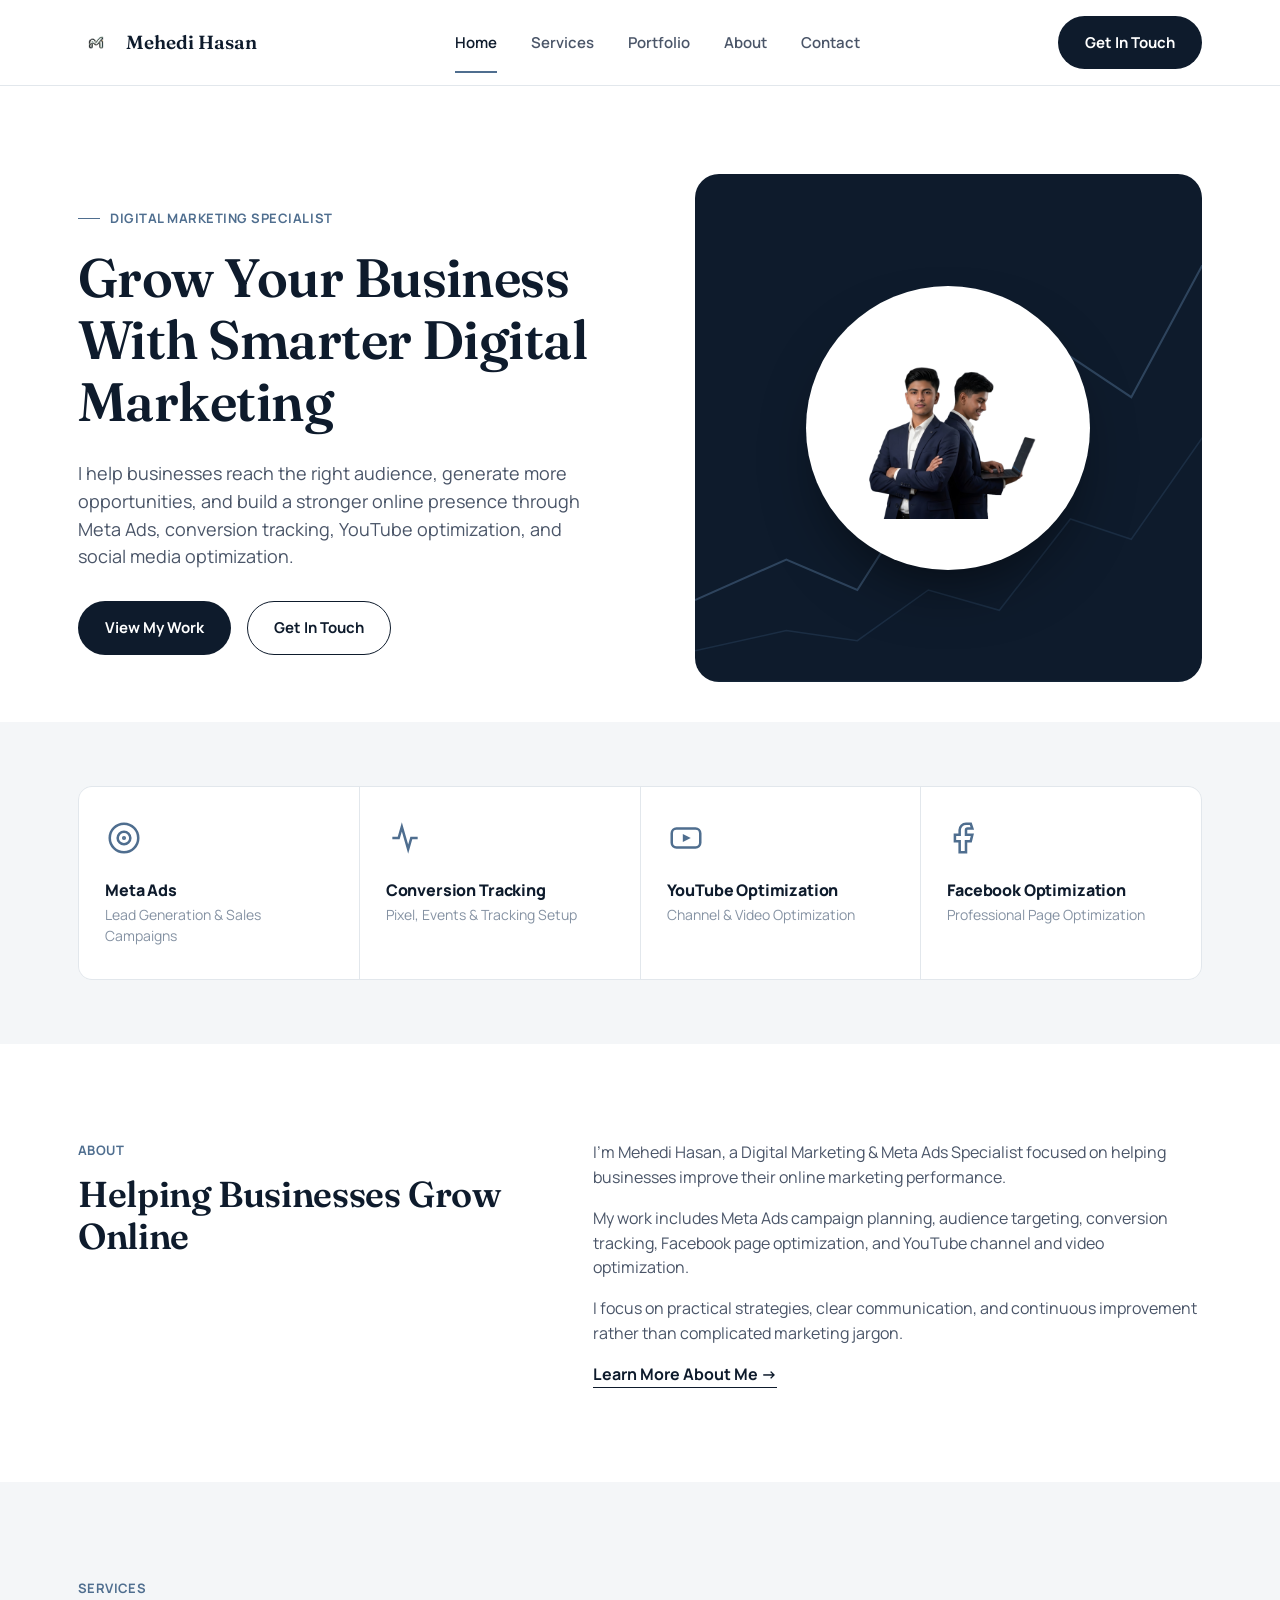
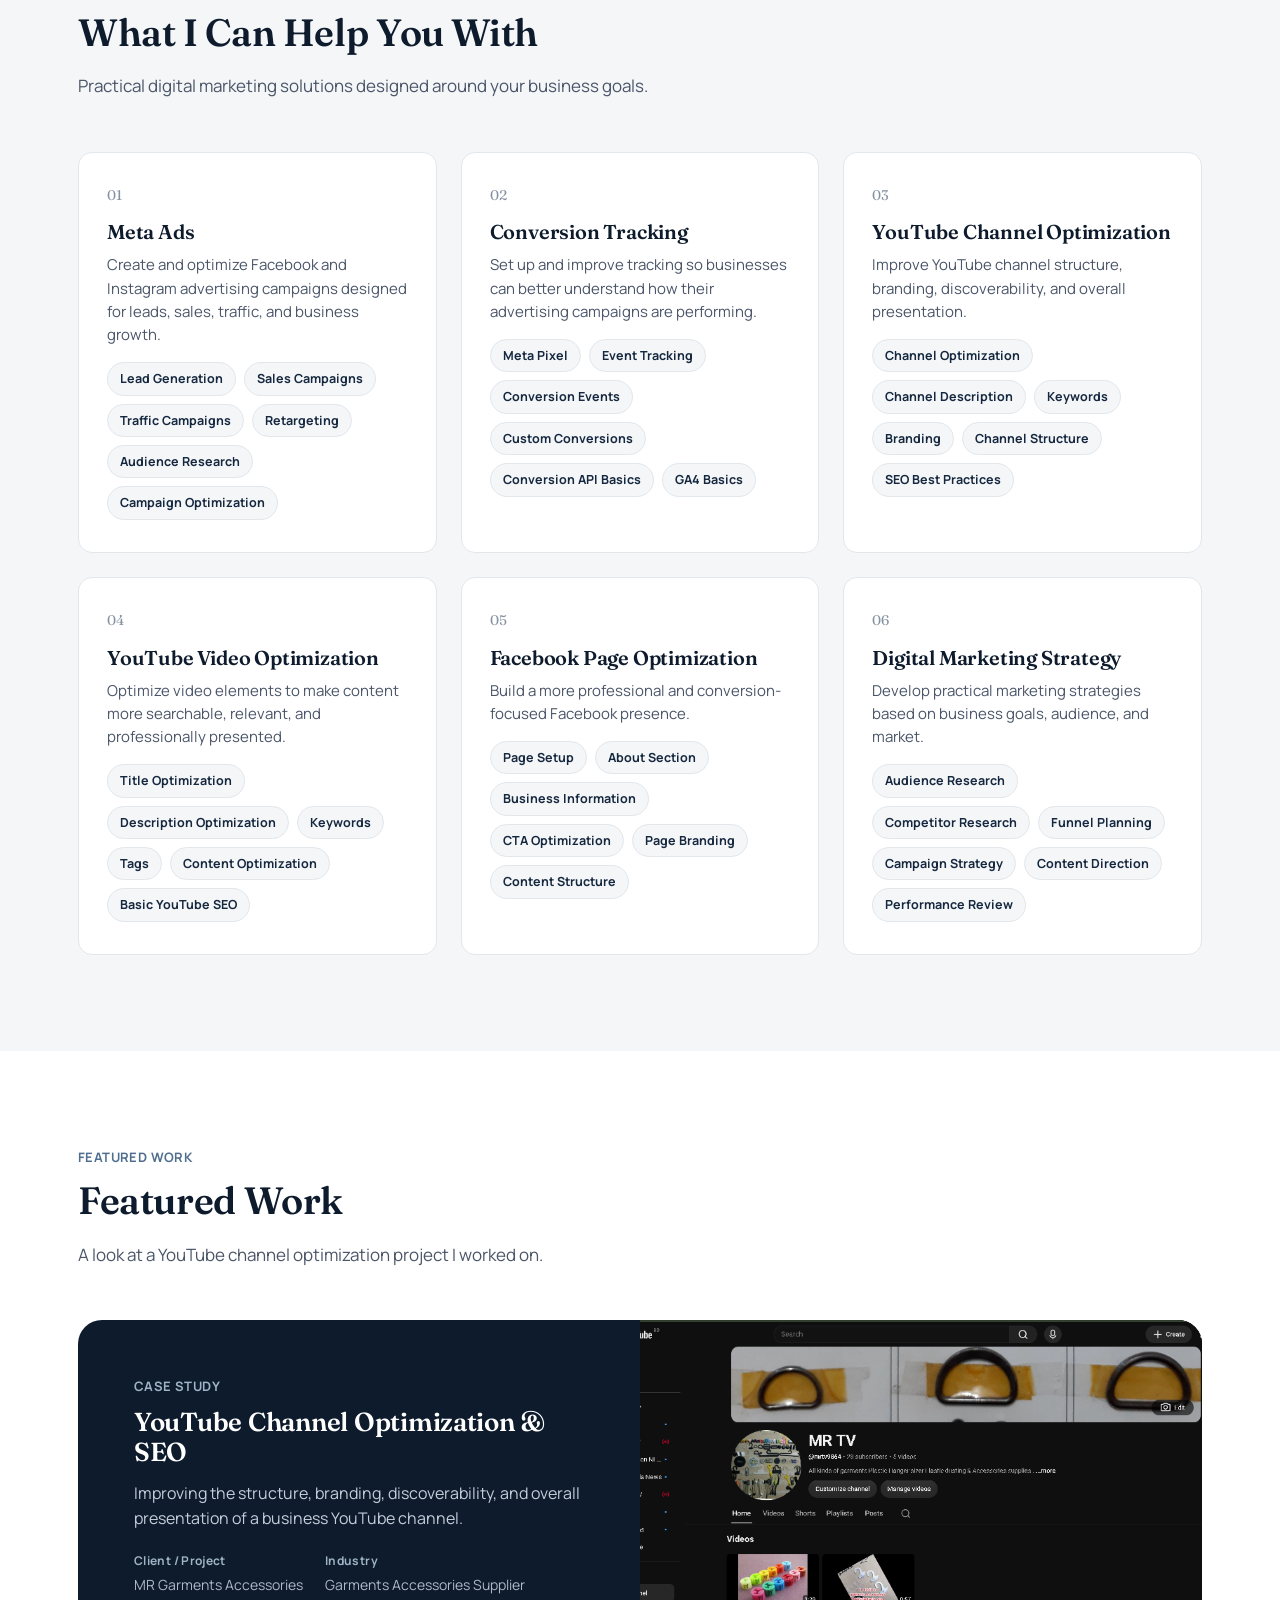
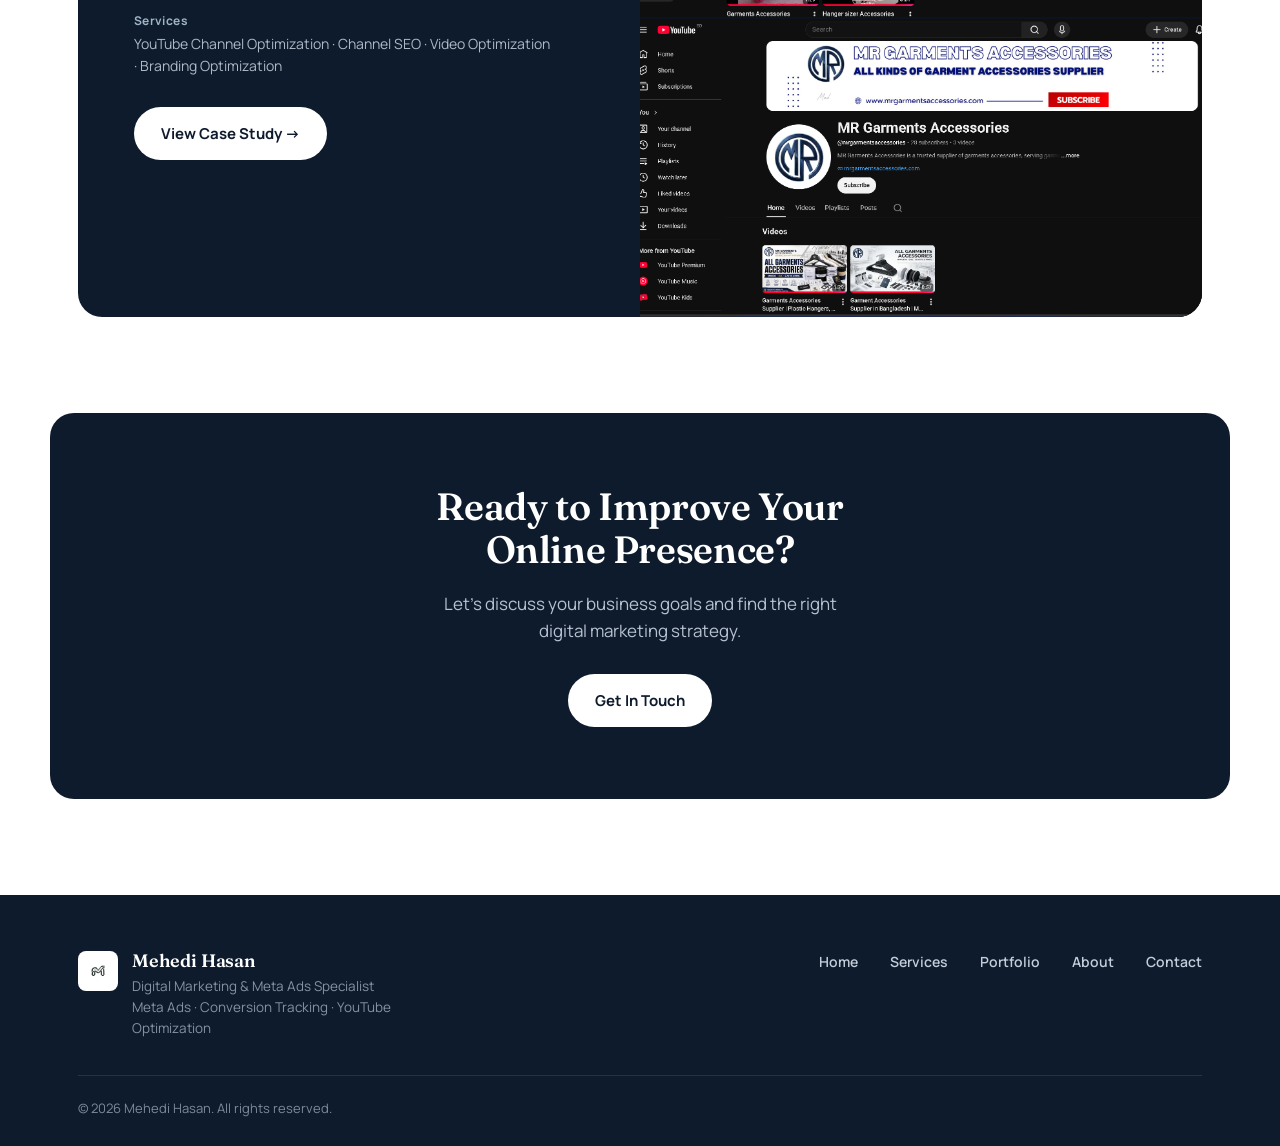
==== commit dd615bd2: "Update index.html" ====
--- a/index.html
+++ b/index.html
@@ -47,7 +47,7 @@
         <polyline points="0,470 90,450 160,460 230,410 300,430 370,340 430,360 500,260" fill="none" stroke="#28405B" stroke-width="1.5"/>
         <line x1="0" y1="500" x2="500" y2="500" stroke="#22384f" stroke-width="1"/>
       </svg>
-      <div class="logo-plate"><img src="images/Meta Mehedi Pic.jpeg" alt="Mehedi Hasan"></div>
+      <div class="logo-plate"><img src="images/my-pic-website.png" alt="Mehedi Hasan"></div>
     </div>
   </div>
 </header>
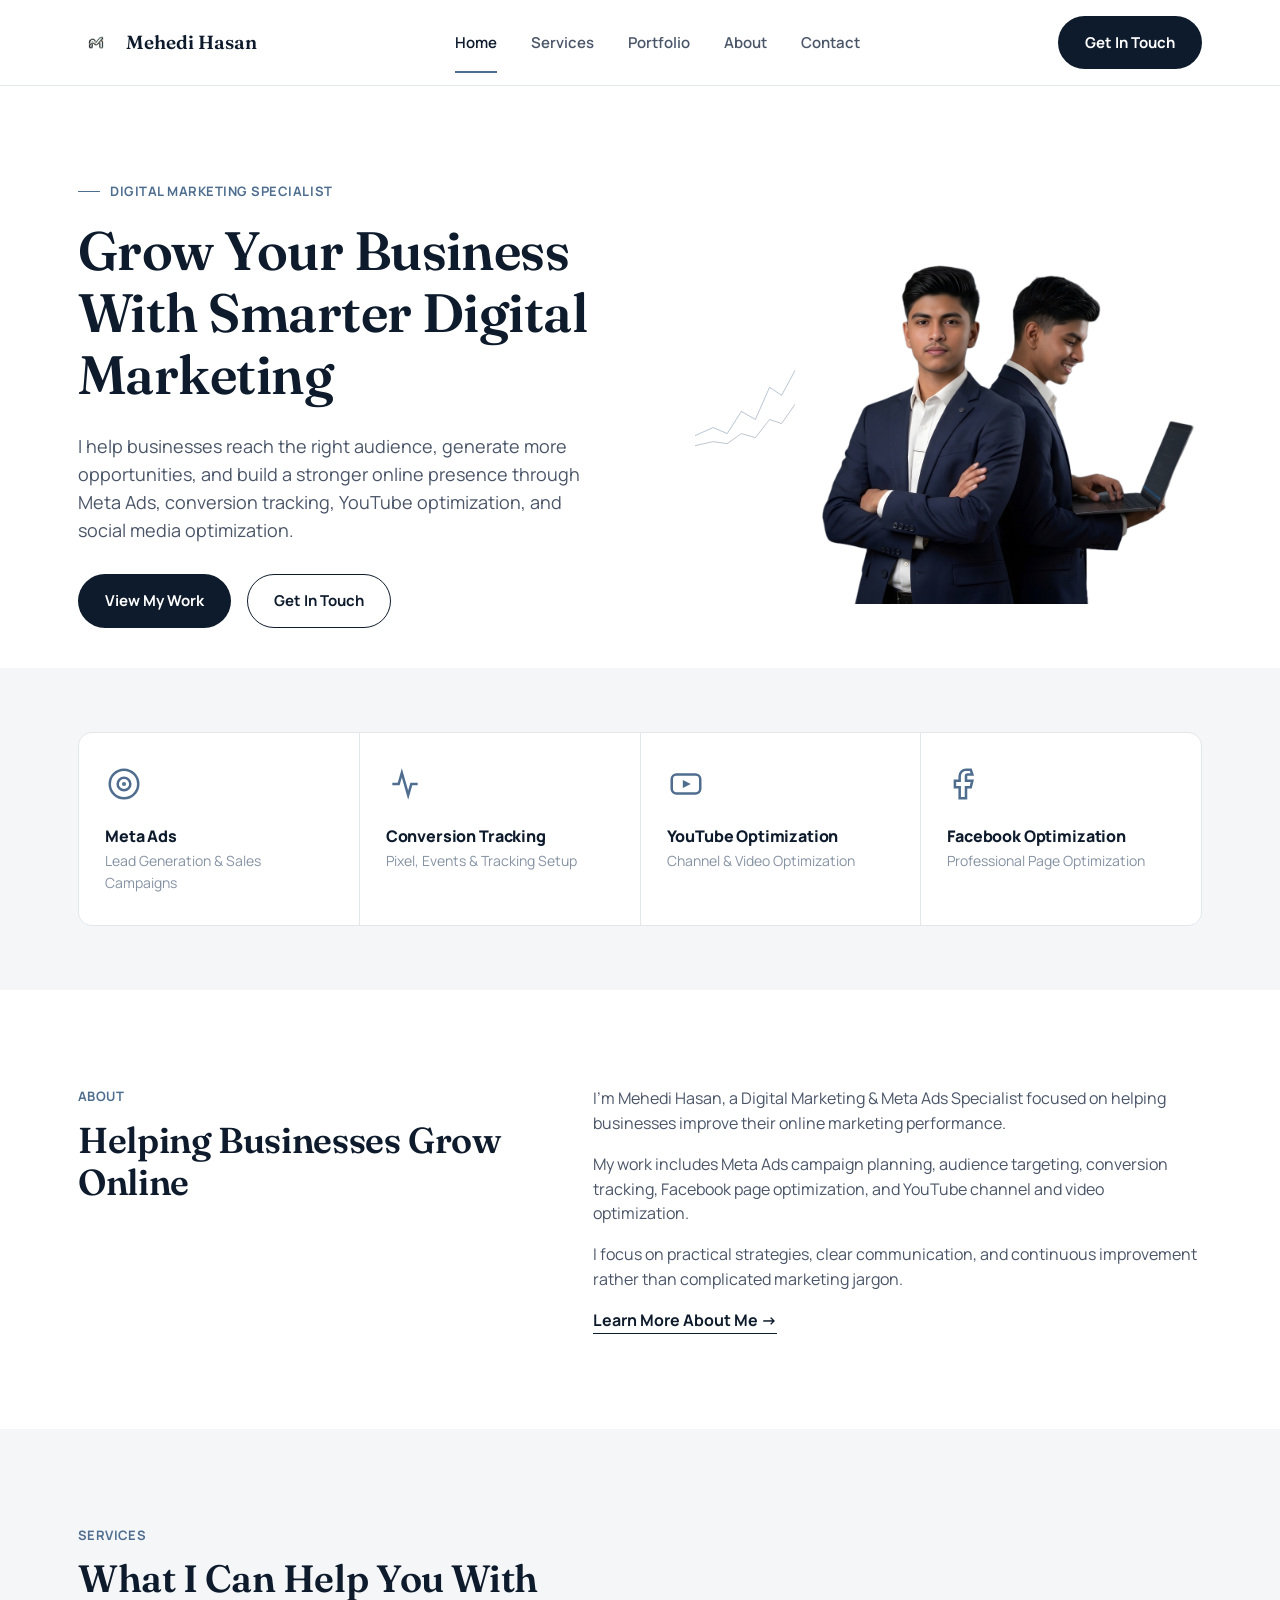
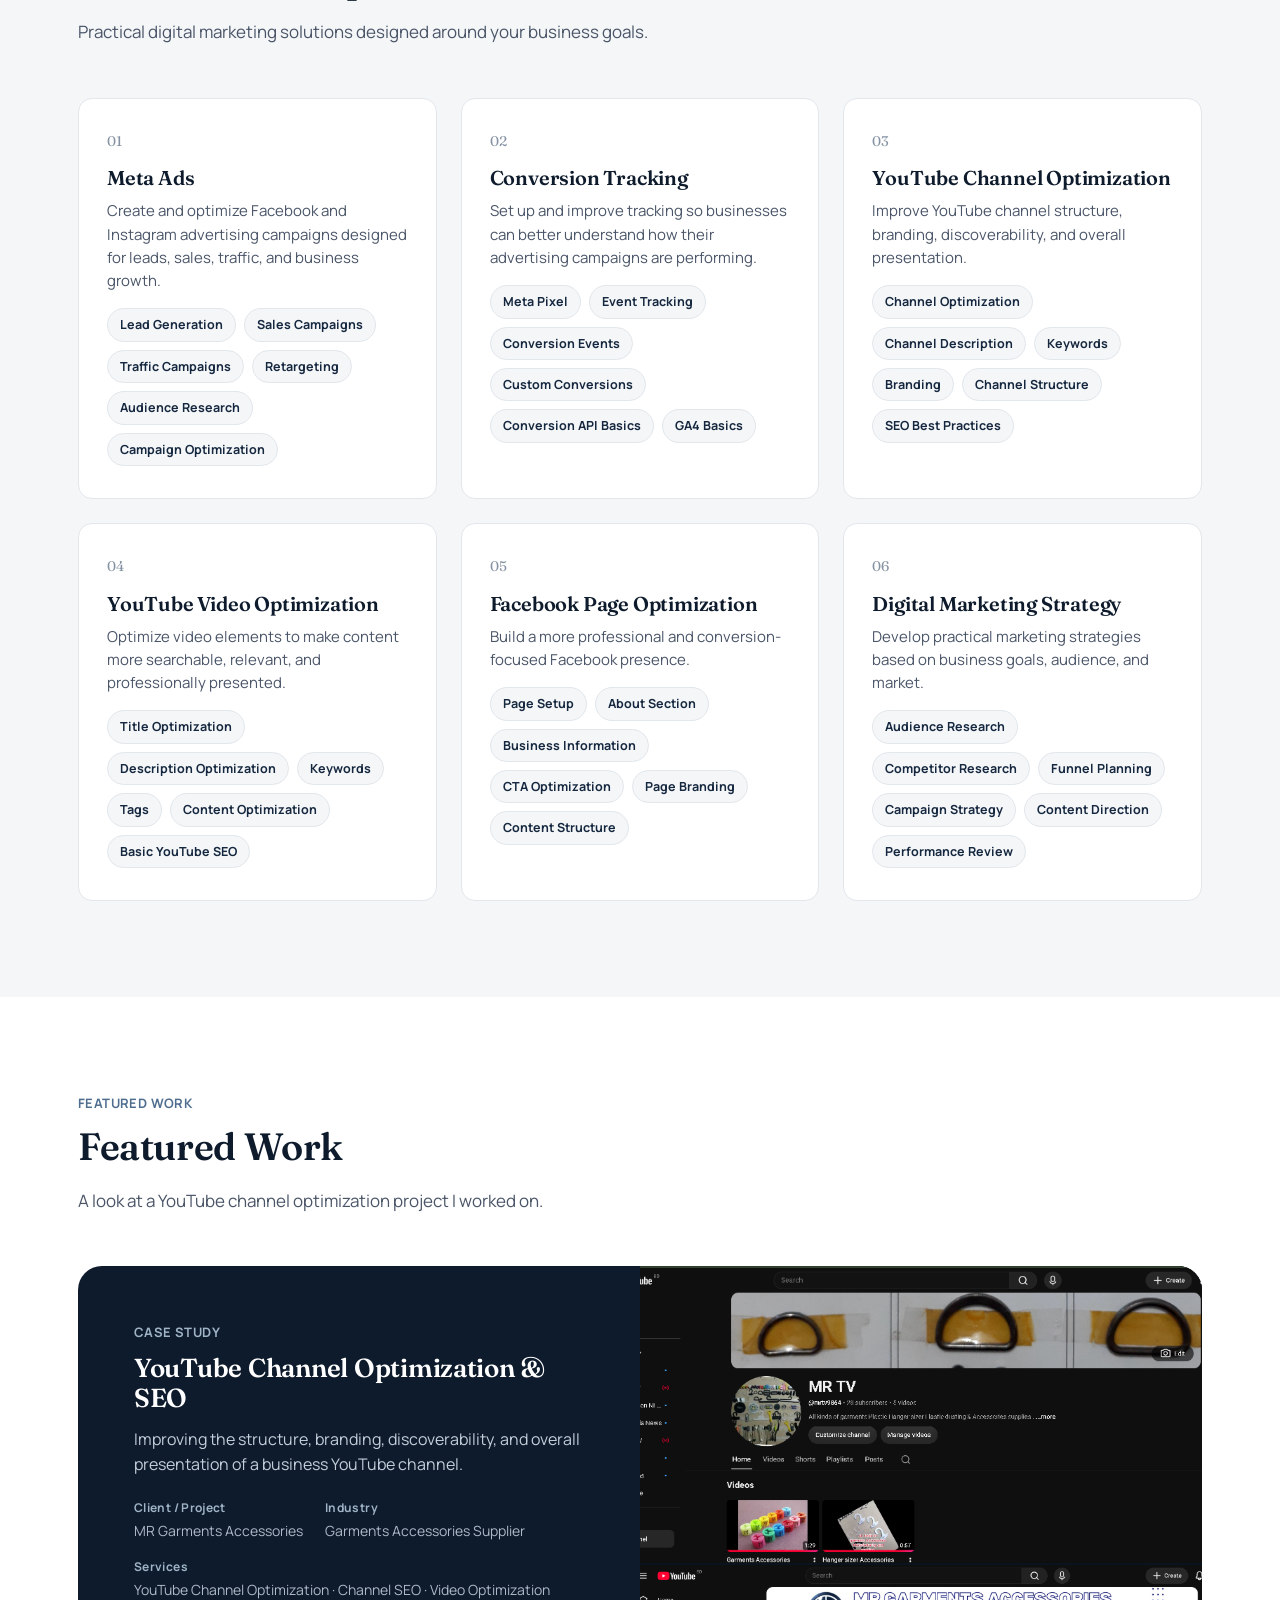
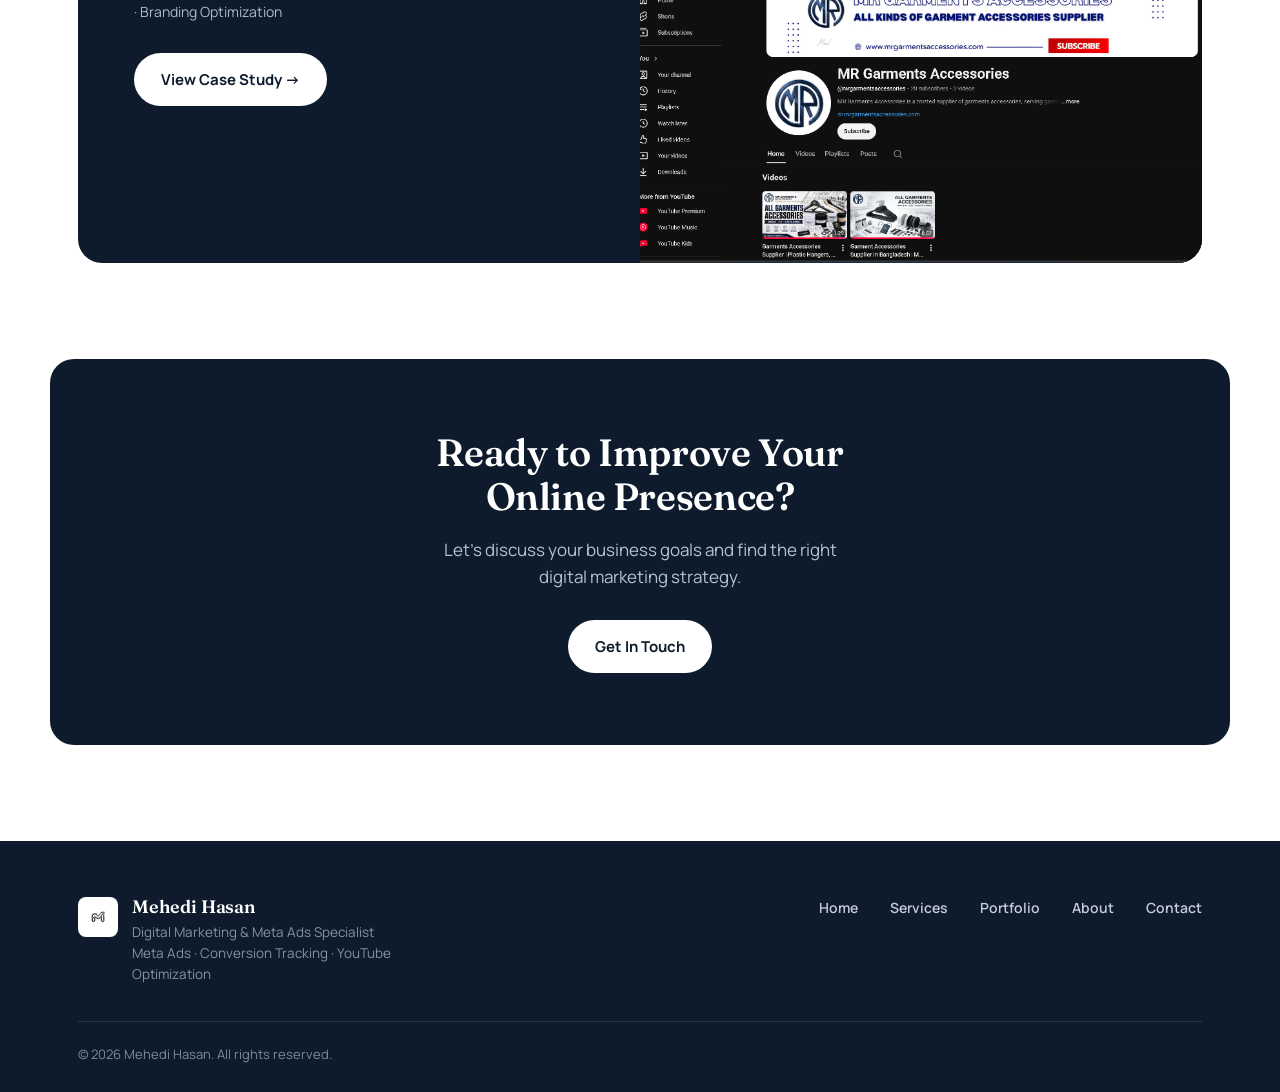
==== commit 276685b4: "Update index.html" ====
--- a/index.html
+++ b/index.html
@@ -47,7 +47,7 @@
         <polyline points="0,470 90,450 160,460 230,410 300,430 370,340 430,360 500,260" fill="none" stroke="#28405B" stroke-width="1.5"/>
         <line x1="0" y1="500" x2="500" y2="500" stroke="#22384f" stroke-width="1"/>
       </svg>
-      <div class="logo-plate"><img src="images/my-pic-website.png" alt="Mehedi Hasan"></div>
+      <div class="hero.png"><img src="images/my-pic-website.png" alt="Mehedi Hasan"></div>
     </div>
   </div>
 </header>
--- a/styles.css
+++ b/styles.css
@@ -128,17 +128,29 @@
 .hero .lede{font-size:18px;max-width:46ch;color:var(--ink-soft);}
 .hero-actions{display:flex;gap:16px;margin-top:30px;flex-wrap:wrap;}
 
+/* ---------- hero image ---------- */
+
 .hero-visual{
-  position:relative;background:var(--ink);border-radius:24px;
-  aspect-ratio:1/1;display:flex;align-items:center;justify-content:center;
-  overflow:hidden;
-}
-.hero-visual svg.grid-lines{position:absolute;inset:0;width:100%;height:100%;opacity:.5;}
+    display:flex;
+    align-items:center;
+    justify-content:center;
+    overflow:hidden;
+    border-radius:24px;
+}
+
 .hero-visual .logo-plate{
-  position:relative;z-index:2;background:var(--paper);
-  width:56%;aspect-ratio:1/1;border-radius:50%;
-  display:flex;align-items:center;justify-content:center;
-  box-shadow:0 30px 60px -20px rgba(0,0,0,.55);
+    width:100%;
+    display:flex;
+    align-items:center;
+    justify-content:center;
+}
+
+.hero-visual .logo-plate img{
+    width:100%;
+    height:auto;
+    display:block;
+    border-radius:24px;
+}
 }
 .hero-visual .logo-plate img{width:64%;}
 @media(max-width:900px){
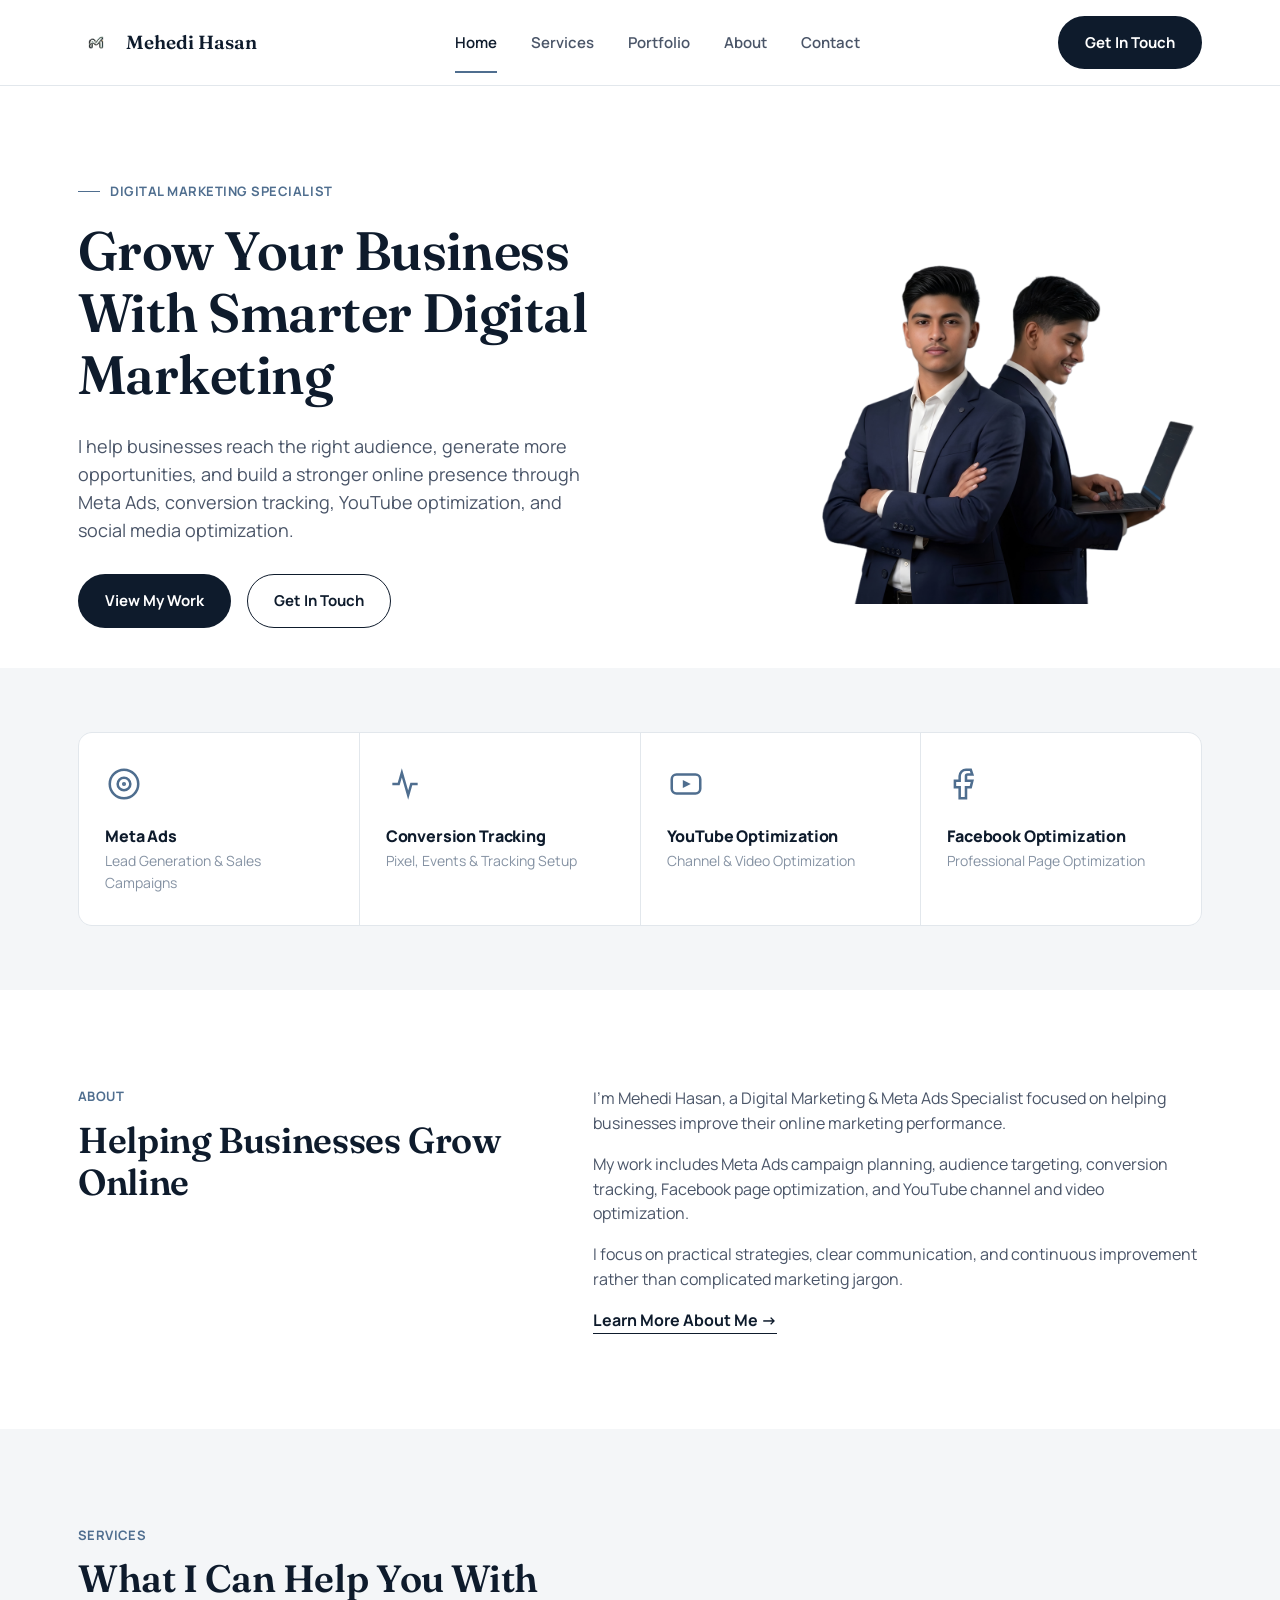
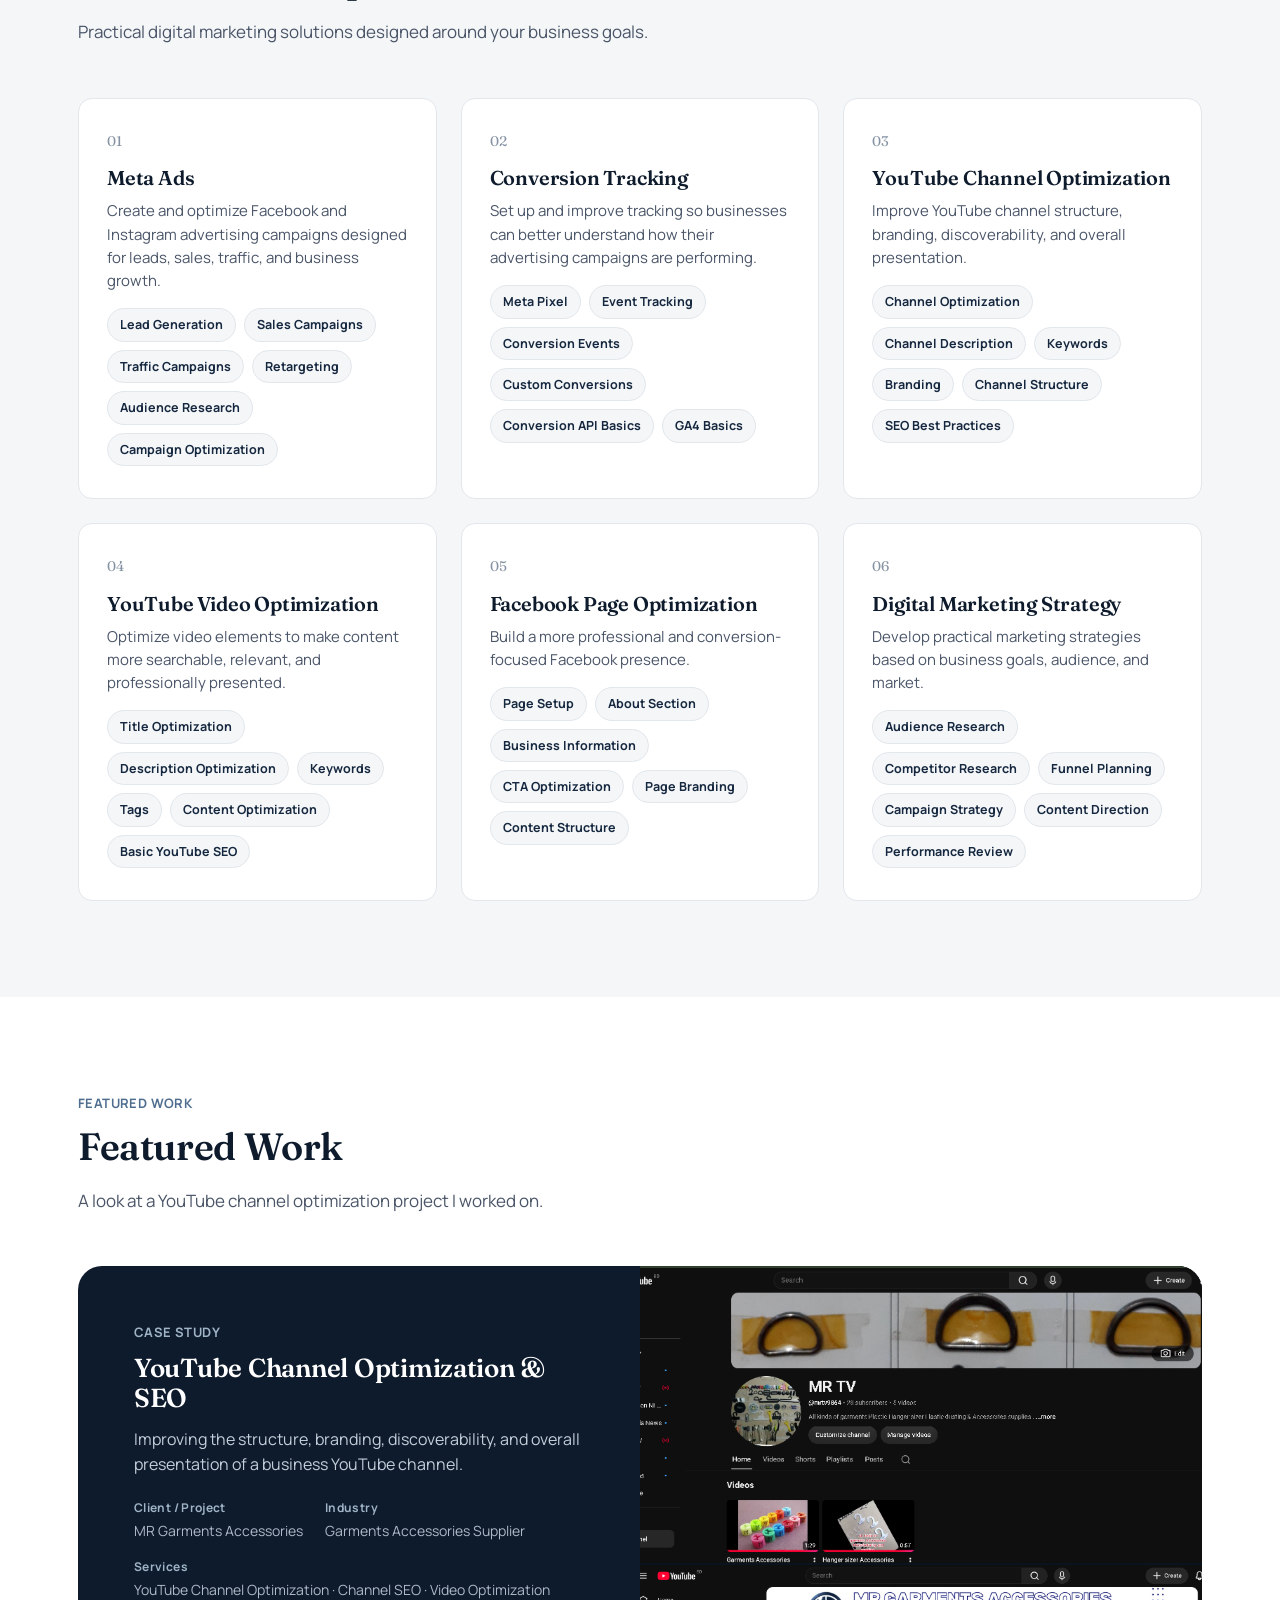
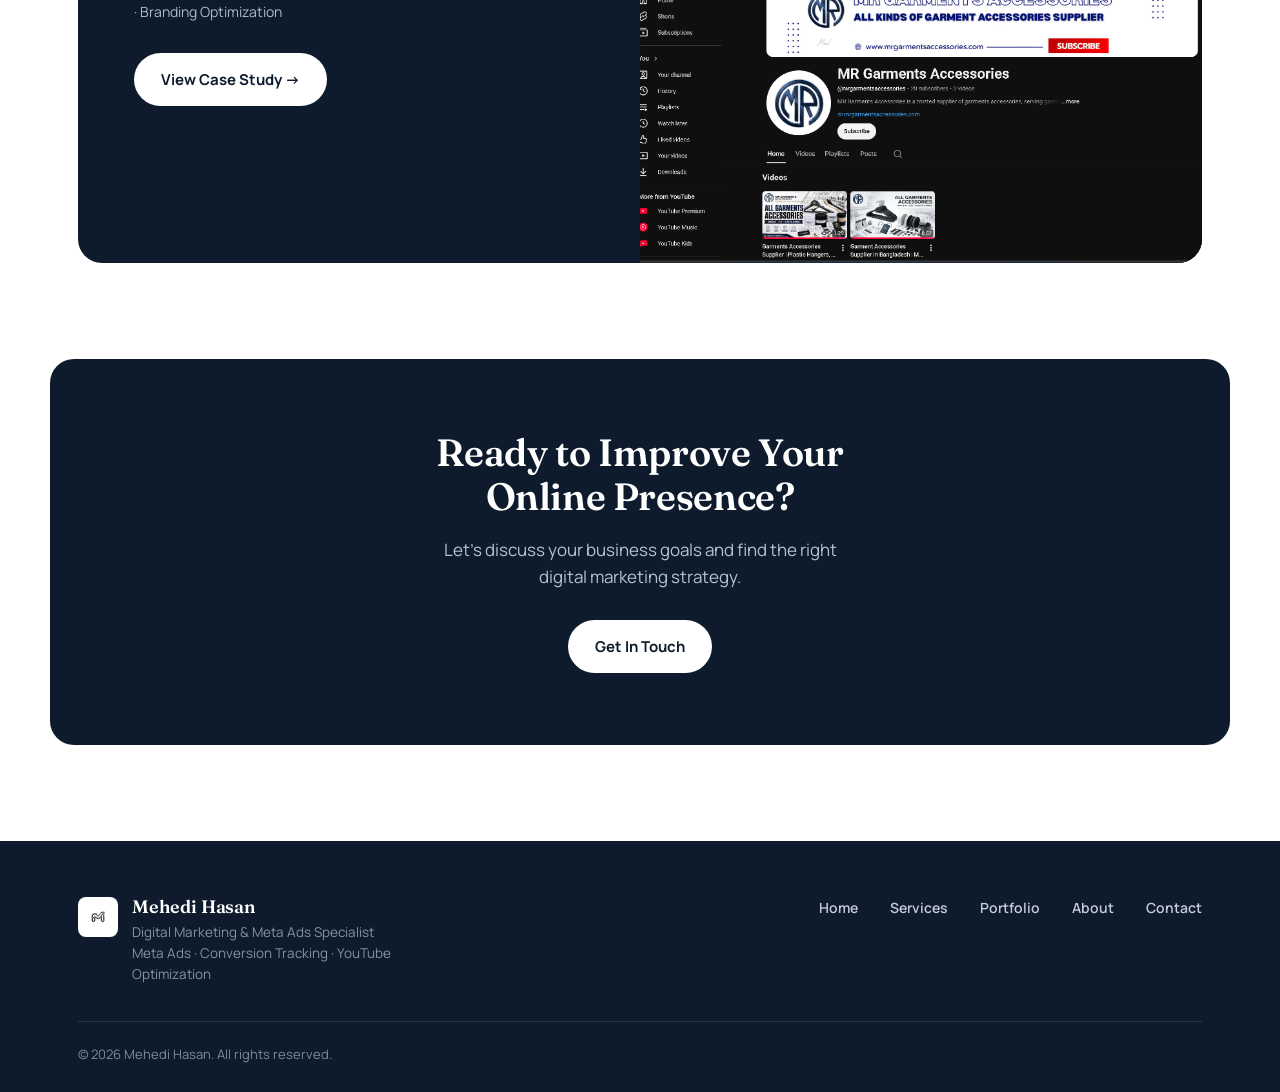
==== commit a9eec0a9: "Update index.html" ====
--- a/index.html
+++ b/index.html
@@ -43,11 +43,9 @@
     </div>
     <div class="hero-visual">
       <svg class="grid-lines" viewBox="0 0 500 500" preserveAspectRatio="none">
-        <polyline points="0,420 90,380 160,410 230,300 300,340 370,180 430,220 500,90" fill="none" stroke="#4F6E8F" stroke-width="2"/>
-        <polyline points="0,470 90,450 160,460 230,410 300,430 370,340 430,360 500,260" fill="none" stroke="#28405B" stroke-width="1.5"/>
-        <line x1="0" y1="500" x2="500" y2="500" stroke="#22384f" stroke-width="1"/>
+        ...
       </svg>
-      <div class="hero.png"><img src="images/my-pic-website.png" alt="Mehedi Hasan"></div>
+      <div class="hero-visual"><img src="images/my-pic-website.png" alt="Mehedi Hasan"></div>
     </div>
   </div>
 </header>
